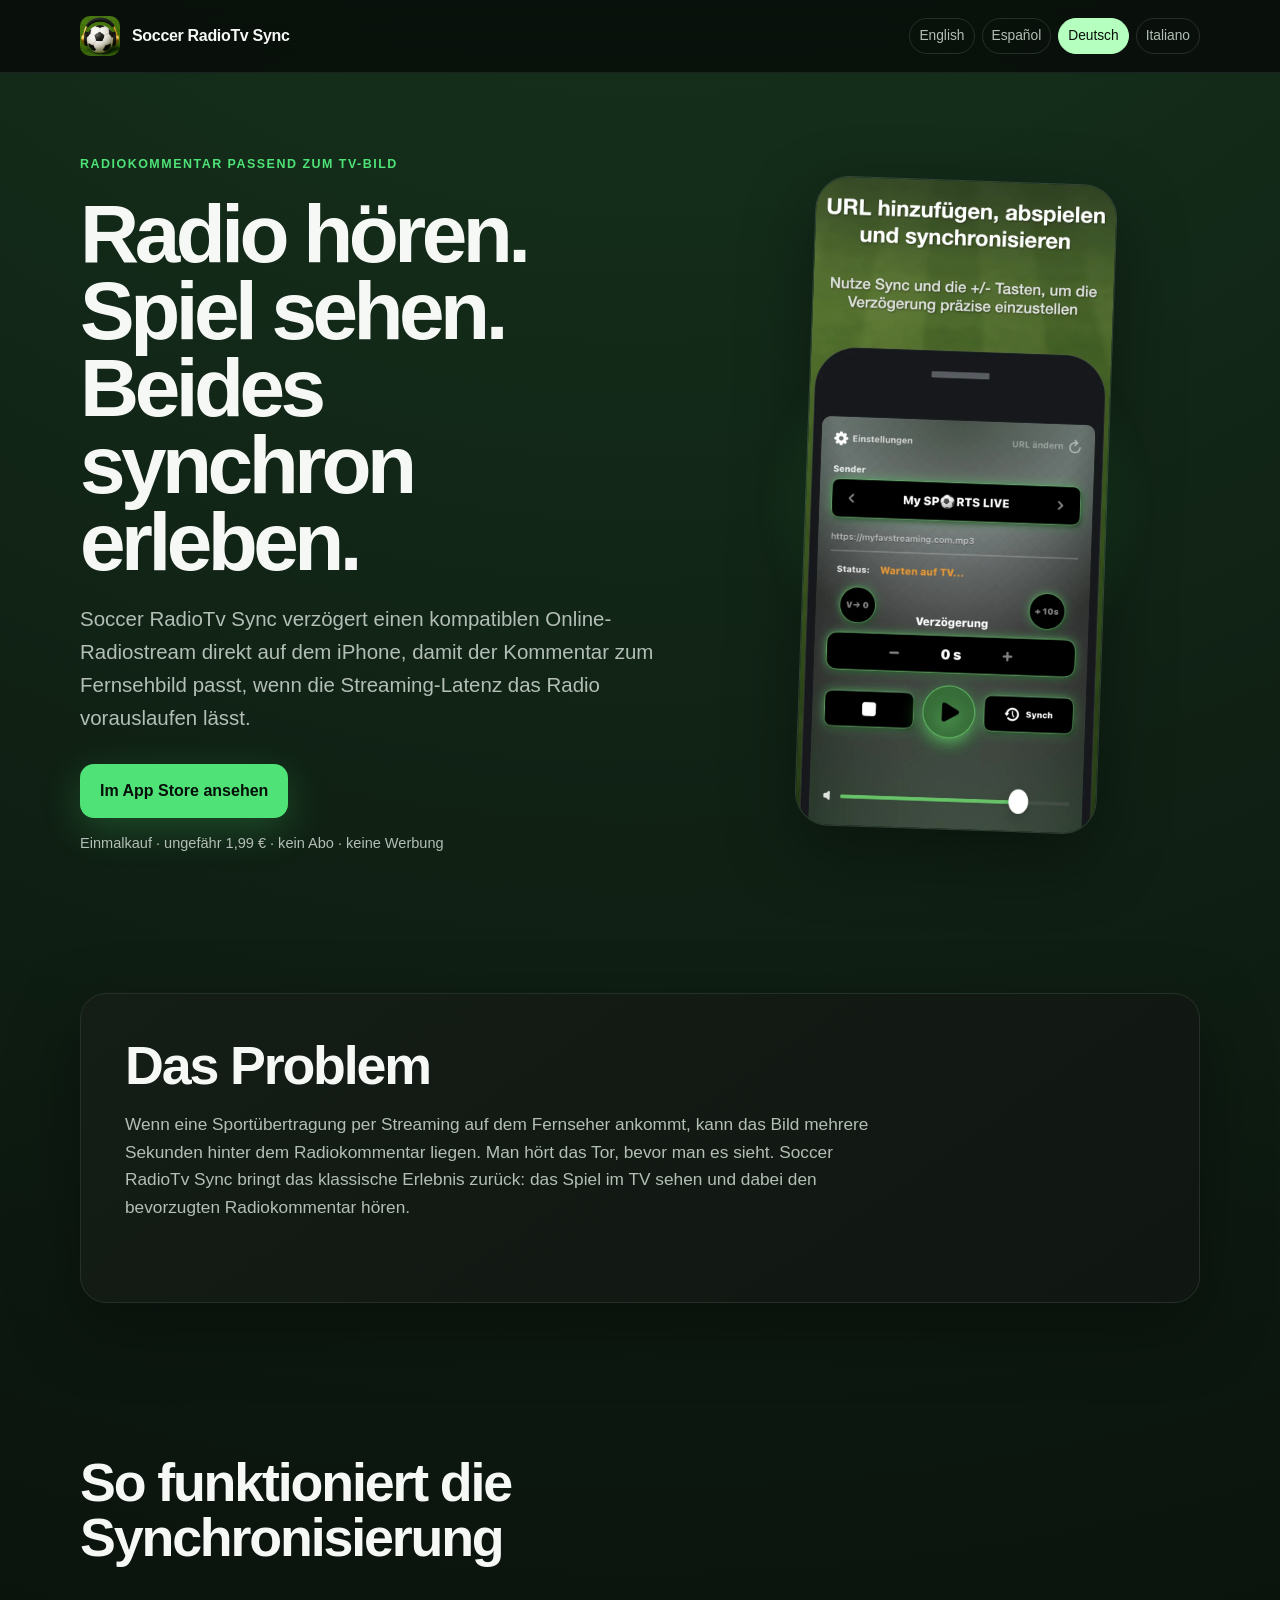
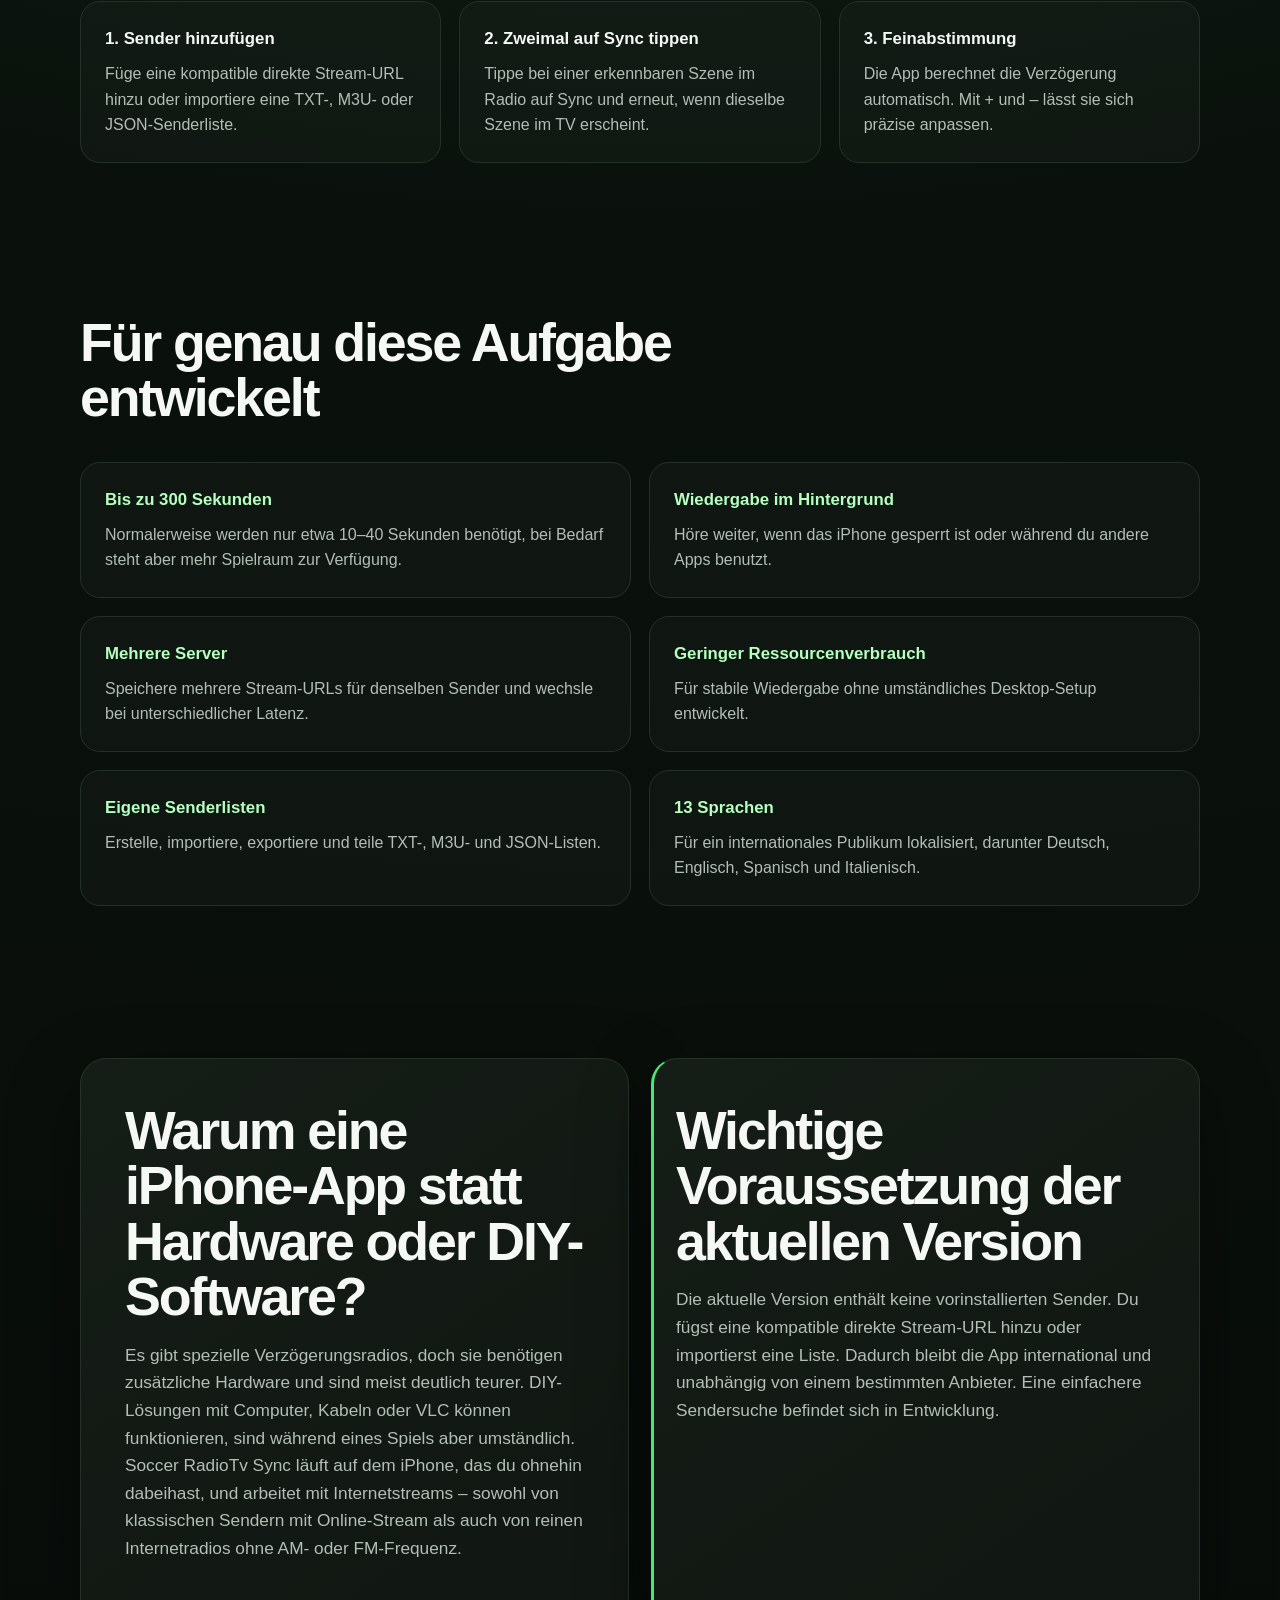
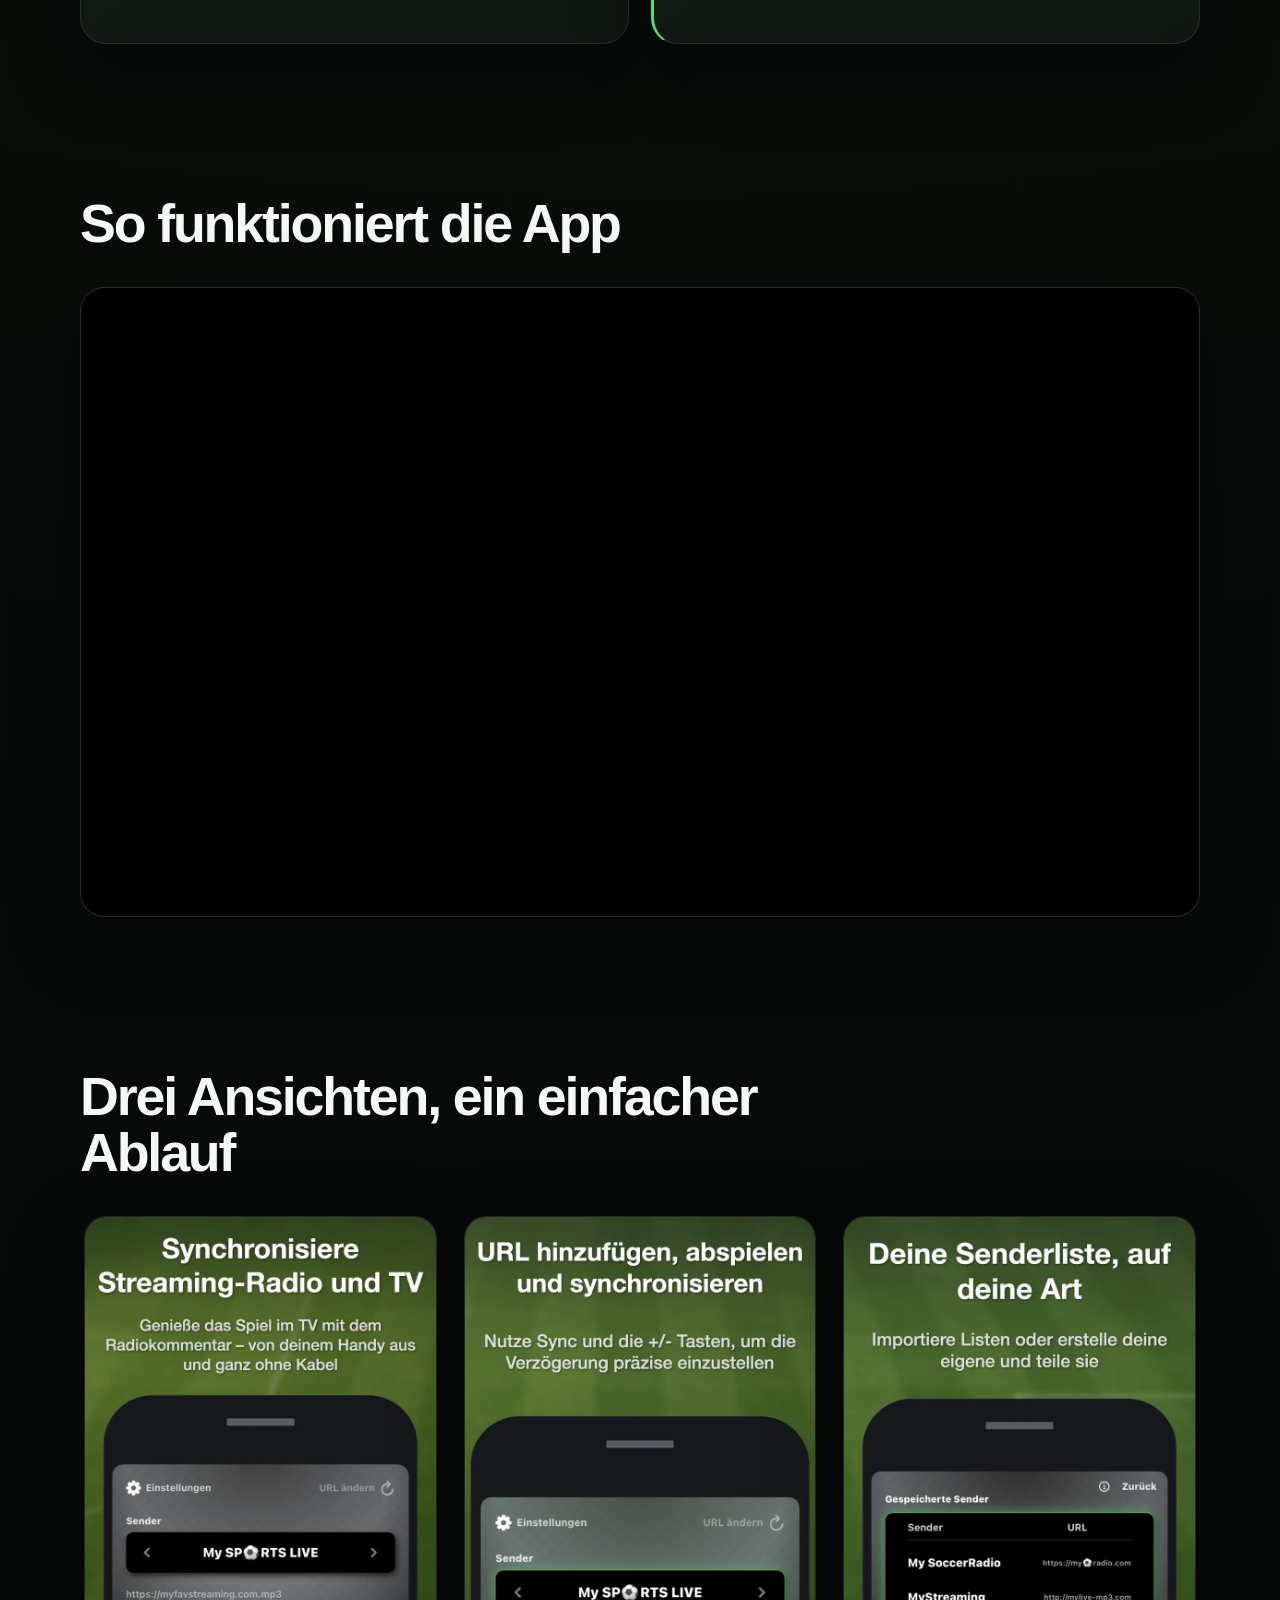
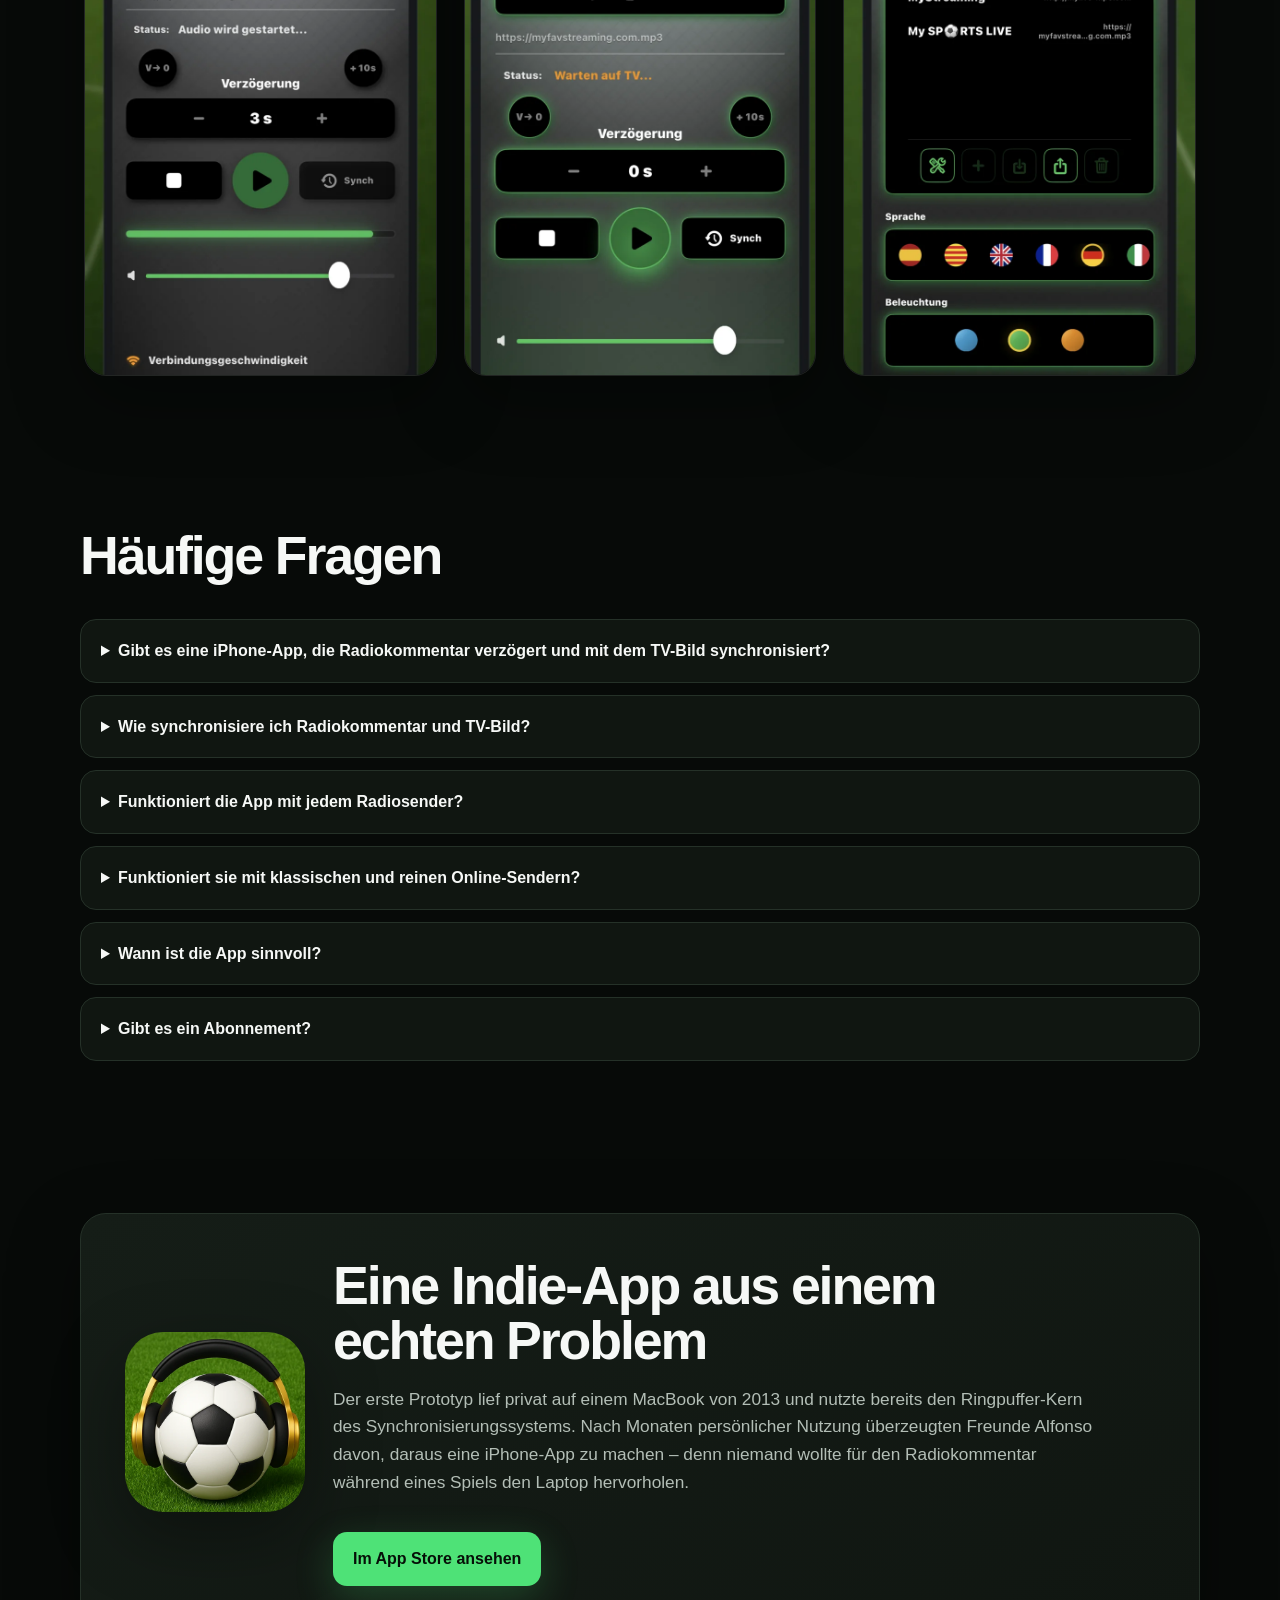
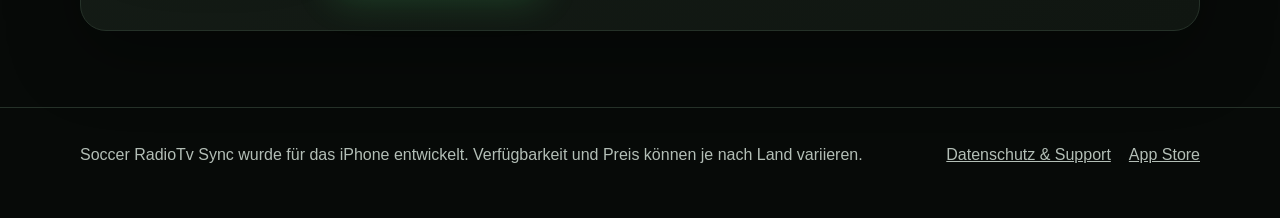
==== de/index.html @ be9661ef "Publish Soccer RadioTv Sync website" ====
<!doctype html>
<html lang="de">
<head>
<meta charset="utf-8">
<meta name="viewport" content="width=device-width,initial-scale=1">
<title>Radiokommentar verzögern und mit dem TV-Bild synchronisieren | Soccer RadioTv Sync</title>
<meta name="description" content="Soccer RadioTv Sync verzögert einen Online-Radiostream auf dem iPhone, damit der Sportkommentar zum TV-Bild passt – ohne Zusatzhardware, Kabel oder Abo.">
<link rel="canonical" href="https://soccerrtvs.github.io/de/">
<link rel="alternate" hreflang="en" href="https://soccerrtvs.github.io/">
<link rel="alternate" hreflang="es" href="https://soccerrtvs.github.io/es/">
<link rel="alternate" hreflang="de" href="https://soccerrtvs.github.io/de/">
<link rel="alternate" hreflang="it" href="https://soccerrtvs.github.io/it/">
<link rel="alternate" hreflang="x-default" href="https://soccerrtvs.github.io/">
<link rel="icon" href="../assets/favicon.png">
<link rel="apple-touch-icon" href="../assets/apple-touch-icon.png">
<link rel="stylesheet" href="../assets/styles.css">
<meta property="og:type" content="website">
<meta property="og:title" content="Radiokommentar verzögern und mit dem TV-Bild synchronisieren | Soccer RadioTv Sync">
<meta property="og:description" content="Soccer RadioTv Sync verzögert einen Online-Radiostream auf dem iPhone, damit der Sportkommentar zum TV-Bild passt – ohne Zusatzhardware, Kabel oder Abo.">
<meta property="og:url" content="https://soccerrtvs.github.io/de/">
<meta property="og:image" content="https://soccerrtvs.github.io/assets/og/de.jpg">
<meta property="og:site_name" content="Soccer RadioTv Sync">
<meta name="twitter:card" content="summary_large_image">
<meta name="twitter:title" content="Radiokommentar verzögern und mit dem TV-Bild synchronisieren | Soccer RadioTv Sync">
<meta name="twitter:description" content="Soccer RadioTv Sync verzögert einen Online-Radiostream auf dem iPhone, damit der Sportkommentar zum TV-Bild passt – ohne Zusatzhardware, Kabel oder Abo.">
<meta name="twitter:image" content="https://soccerrtvs.github.io/assets/og/de.jpg">
<meta name="theme-color" content="#071008">
<script type="application/ld+json">{"@context": "https://schema.org", "@type": "SoftwareApplication", "name": "Soccer RadioTv Sync", "operatingSystem": "iOS", "applicationCategory": "EntertainmentApplication", "description": "Soccer RadioTv Sync verzögert einen Online-Radiostream auf dem iPhone, damit der Sportkommentar zum TV-Bild passt – ohne Zusatzhardware, Kabel oder Abo.", "url": "https://soccerrtvs.github.io/de/", "downloadUrl": "https://apps.apple.com/app/soccer-radiotv-sync/id6762045807", "image": "https://soccerrtvs.github.io/assets/icon-512.webp", "offers": {"@type": "Offer", "price": "1.99", "priceCurrency": "EUR", "availability": "https://schema.org/InStock"}, "author": {"@type": "Person", "name": "Alfonso"}}</script>
<script type="application/ld+json">{"@context": "https://schema.org", "@type": "FAQPage", "mainEntity": [{"@type": "Question", "name": "Gibt es eine iPhone-App, die Radiokommentar verzögert und mit dem TV-Bild synchronisiert?", "acceptedAnswer": {"@type": "Answer", "text": "Ja. Soccer RadioTv Sync spielt einen kompatiblen Online-Radiostream ab und wendet die einstellbare Verzögerung direkt auf dem iPhone an."}}, {"@type": "Question", "name": "Wie synchronisiere ich Radiokommentar und TV-Bild?", "acceptedAnswer": {"@type": "Answer", "text": "Tippe bei einer erkennbaren Szene im Radio auf Sync und erneut, wenn sie im TV erscheint. Die App berechnet die Verzögerung; mit + und – kannst du sie fein einstellen."}}, {"@type": "Question", "name": "Funktioniert die App mit jedem Radiosender?", "acceptedAnswer": {"@type": "Answer", "text": "Sie funktioniert mit kompatiblen direkten Stream-URLs. Die aktuelle Version enthält keine Sender; du fügst eine URL hinzu oder importierst eine Liste."}}, {"@type": "Question", "name": "Funktioniert sie mit klassischen und reinen Online-Sendern?", "acceptedAnswer": {"@type": "Answer", "text": "Sie arbeitet mit Internetstreams. Dazu gehören klassische Sender mit Online-Stream und reine Internetradios ohne AM- oder FM-Frequenz."}}, {"@type": "Question", "name": "Wann ist die App sinnvoll?", "acceptedAnswer": {"@type": "Answer", "text": "Sie ist für Situationen gedacht, in denen der Radiokommentar vor dem TV-Bild ankommt – häufig durch Streaming-Latenz beim Fernsehen."}}, {"@type": "Question", "name": "Gibt es ein Abonnement?", "acceptedAnswer": {"@type": "Answer", "text": "Nein. Die aktuelle Version ist ein Einmalkauf, ohne Werbung und ohne Benutzerkonto."}}]}</script>
</head>
<body>
<a class="skip" href="#main">Skip to content</a>
<header class="topbar"><div class="wrap topinner">
<a class="brand" href="./index.html"><img src="../assets/icon-512.webp" alt="" width="40" height="40"><span>Soccer RadioTv Sync</span></a>
<nav class="langs" aria-label="Language"><a href="../index.html" >English</a><a href="../es/index.html" >Español</a><a href="./index.html" aria-current="page">Deutsch</a><a href="../it/index.html" >Italiano</a></nav>
</div></header>
<main id="main">
<section class="hero"><div class="wrap hero-grid"><div>
<div class="eyebrow">Radiokommentar passend zum TV-Bild</div>
<h1>Radio hören. Spiel sehen. Beides synchron erleben.</h1>
<p class="lead">Soccer RadioTv Sync verzögert einen kompatiblen Online-Radiostream direkt auf dem iPhone, damit der Kommentar zum Fernsehbild passt, wenn die Streaming-Latenz das Radio vorauslaufen lässt.</p>
<div class="actions"><a class="btn" href="https://apps.apple.com/app/soccer-radiotv-sync/id6762045807" rel="noopener">Im App Store ansehen</a><span class="micro">Einmalkauf · ungefähr 1,99 € · kein Abo · keine Werbung</span></div>
</div><div class="phone-stage"><div class="glow"></div><img class="hero-shot" decoding="async" src="../assets/de/screenshot-2.webp" alt="Synchronisierungsmodus wartet auf das TV-Bild" width="760" height="1644"></div></div></section>
<section><div class="wrap"><div class="panel"><div class="section-head"><h2>Das Problem</h2><p>Wenn eine Sportübertragung per Streaming auf dem Fernseher ankommt, kann das Bild mehrere Sekunden hinter dem Radiokommentar liegen. Man hört das Tor, bevor man es sieht. Soccer RadioTv Sync bringt das klassische Erlebnis zurück: das Spiel im TV sehen und dabei den bevorzugten Radiokommentar hören.</p></div></div></div></section>
<section><div class="wrap"><div class="section-head"><h2>So funktioniert die Synchronisierung</h2></div><div class="steps">
<article class="step"><h3>1. Sender hinzufügen</h3><p>Füge eine kompatible direkte Stream-URL hinzu oder importiere eine TXT-, M3U- oder JSON-Senderliste.</p></article>
<article class="step"><h3>2. Zweimal auf Sync tippen</h3><p>Tippe bei einer erkennbaren Szene im Radio auf Sync und erneut, wenn dieselbe Szene im TV erscheint.</p></article>
<article class="step"><h3>3. Feinabstimmung</h3><p>Die App berechnet die Verzögerung automatisch. Mit + und – lässt sie sich präzise anpassen.</p></article>
</div></div></section>
<section><div class="wrap"><div class="section-head"><h2>Für genau diese Aufgabe entwickelt</h2></div><div class="features"><article class="feature"><h3>Bis zu 300 Sekunden</h3><p>Normalerweise werden nur etwa 10–40 Sekunden benötigt, bei Bedarf steht aber mehr Spielraum zur Verfügung.</p></article><article class="feature"><h3>Wiedergabe im Hintergrund</h3><p>Höre weiter, wenn das iPhone gesperrt ist oder während du andere Apps benutzt.</p></article><article class="feature"><h3>Mehrere Server</h3><p>Speichere mehrere Stream-URLs für denselben Sender und wechsle bei unterschiedlicher Latenz.</p></article><article class="feature"><h3>Geringer Ressourcenverbrauch</h3><p>Für stabile Wiedergabe ohne umständliches Desktop-Setup entwickelt.</p></article><article class="feature"><h3>Eigene Senderlisten</h3><p>Erstelle, importiere, exportiere und teile TXT-, M3U- und JSON-Listen.</p></article><article class="feature"><h3>13 Sprachen</h3><p>Für ein internationales Publikum lokalisiert, darunter Deutsch, Englisch, Spanisch und Italienisch.</p></article></div></div></section>
<section><div class="wrap split"><div class="panel"><div class="section-head"><h2>Warum eine iPhone-App statt Hardware oder DIY-Software?</h2><p>Es gibt spezielle Verzögerungsradios, doch sie benötigen zusätzliche Hardware und sind meist deutlich teurer. DIY-Lösungen mit Computer, Kabeln oder VLC können funktionieren, sind während eines Spiels aber umständlich. Soccer RadioTv Sync läuft auf dem iPhone, das du ohnehin dabeihast, und arbeitet mit Internetstreams – sowohl von klassischen Sendern mit Online-Stream als auch von reinen Internetradios ohne AM- oder FM-Frequenz.</p></div></div><div class="panel note"><div class="section-head"><h2>Wichtige Voraussetzung der aktuellen Version</h2><p>Die aktuelle Version enthält keine vorinstallierten Sender. Du fügst eine kompatible direkte Stream-URL hinzu oder importierst eine Liste. Dadurch bleibt die App international und unabhängig von einem bestimmten Anbieter. Eine einfachere Sendersuche befindet sich in Entwicklung.</p></div></div></div></section>
<section><div class="wrap"><div class="section-head"><h2>So funktioniert die App</h2></div><div class="video"><iframe src="https://www.youtube-nocookie.com/embed/-i_C3cQa9pw" title="Soccer RadioTv Sync" loading="lazy" allow="accelerometer; autoplay; clipboard-write; encrypted-media; gyroscope; picture-in-picture; web-share" allowfullscreen></iframe></div></div></section>
<section><div class="wrap"><div class="section-head"><h2>Drei Ansichten, ein einfacher Ablauf</h2></div><div class="gallery"><img src="../assets/de/screenshot-1.webp" alt="Hauptansicht mit Wiedergabe- und Verzögerungssteuerung" loading="lazy" decoding="async" width="760" height="1644"><img src="../assets/de/screenshot-2.webp" alt="Synchronisierungsmodus wartet auf das TV-Bild" loading="lazy" decoding="async" width="760" height="1644"><img src="../assets/de/screenshot-3.webp" alt="Gespeicherte Senderliste und Einstellungen" loading="lazy" decoding="async" width="760" height="1644"></div></div></section>
<section><div class="wrap"><div class="section-head"><h2>Häufige Fragen</h2></div><div class="faq"><details><summary>Gibt es eine iPhone-App, die Radiokommentar verzögert und mit dem TV-Bild synchronisiert?</summary><p>Ja. Soccer RadioTv Sync spielt einen kompatiblen Online-Radiostream ab und wendet die einstellbare Verzögerung direkt auf dem iPhone an.</p></details><details><summary>Wie synchronisiere ich Radiokommentar und TV-Bild?</summary><p>Tippe bei einer erkennbaren Szene im Radio auf Sync und erneut, wenn sie im TV erscheint. Die App berechnet die Verzögerung; mit + und – kannst du sie fein einstellen.</p></details><details><summary>Funktioniert die App mit jedem Radiosender?</summary><p>Sie funktioniert mit kompatiblen direkten Stream-URLs. Die aktuelle Version enthält keine Sender; du fügst eine URL hinzu oder importierst eine Liste.</p></details><details><summary>Funktioniert sie mit klassischen und reinen Online-Sendern?</summary><p>Sie arbeitet mit Internetstreams. Dazu gehören klassische Sender mit Online-Stream und reine Internetradios ohne AM- oder FM-Frequenz.</p></details><details><summary>Wann ist die App sinnvoll?</summary><p>Sie ist für Situationen gedacht, in denen der Radiokommentar vor dem TV-Bild ankommt – häufig durch Streaming-Latenz beim Fernsehen.</p></details><details><summary>Gibt es ein Abonnement?</summary><p>Nein. Die aktuelle Version ist ein Einmalkauf, ohne Werbung und ohne Benutzerkonto.</p></details></div></div></section>
<section><div class="wrap"><div class="panel origin"><img src="../assets/icon-512.webp" alt="Soccer RadioTv Sync app icon" width="180" height="180"><div><div class="section-head"><h2>Eine Indie-App aus einem echten Problem</h2><p>Der erste Prototyp lief privat auf einem MacBook von 2013 und nutzte bereits den Ringpuffer-Kern des Synchronisierungssystems. Nach Monaten persönlicher Nutzung überzeugten Freunde Alfonso davon, daraus eine iPhone-App zu machen – denn niemand wollte für den Radiokommentar während eines Spiels den Laptop hervorholen.</p></div><a class="btn" href="https://apps.apple.com/app/soccer-radiotv-sync/id6762045807" rel="noopener">Im App Store ansehen</a></div></div></div></section>
</main>
<footer><div class="wrap foot"><div>Soccer RadioTv Sync wurde für das iPhone entwickelt. Verfügbarkeit und Preis können je nach Land variieren.</div><div class="footlinks"><a href="https://soccerrtvs.github.io/SoccerRadioTvSync/">Datenschutz &amp; Support</a><a href="https://apps.apple.com/app/soccer-radiotv-sync/id6762045807">App Store</a></div></div></footer>
</body></html>
---- assets/styles.css ----
:root{--bg:#070a08;--panel:#101611;--panel2:#151d17;--text:#f6f8f6;--muted:#b3beb6;--green:#4ee277;--green2:#b5ffbf;--line:#253128;--shadow:0 24px 70px rgba(0,0,0,.35)}
*{box-sizing:border-box}html{scroll-behavior:smooth}body{margin:0;background:radial-gradient(circle at 50% -10%,#193a21 0,#0a110c 34%,var(--bg) 70%);color:var(--text);font-family:-apple-system,BlinkMacSystemFont,"Segoe UI",Inter,Roboto,Helvetica,Arial,sans-serif;line-height:1.6}.wrap{width:min(1120px,calc(100% - 36px));margin:auto}a{color:inherit}.topbar{position:sticky;top:0;z-index:20;background:rgba(7,10,8,.78);backdrop-filter:blur(18px);border-bottom:1px solid rgba(255,255,255,.08)}.topinner{height:72px;display:flex;align-items:center;justify-content:space-between;gap:20px}.brand{display:flex;align-items:center;gap:12px;text-decoration:none;font-weight:800;letter-spacing:-.02em}.brand img{width:40px;height:40px;border-radius:10px}.langs{display:flex;gap:7px;flex-wrap:wrap;justify-content:flex-end}.langs a{padding:6px 9px;border:1px solid var(--line);border-radius:999px;text-decoration:none;color:var(--muted);font-size:.86rem}.langs a[aria-current="page"],.langs a:hover{color:#071008;background:var(--green2);border-color:var(--green2)}.hero{padding:82px 0 62px}.hero-grid{display:grid;grid-template-columns:1.08fr .92fr;align-items:center;gap:58px}.eyebrow{color:var(--green);font-weight:800;text-transform:uppercase;letter-spacing:.12em;font-size:.78rem}.hero h1{font-size:clamp(2.7rem,6.4vw,5.7rem);line-height:.94;margin:.25em 0 .28em;letter-spacing:-.055em;max-width:800px}.lead{font-size:clamp(1.06rem,2vw,1.28rem);color:var(--muted);max-width:730px}.actions{display:flex;align-items:center;gap:14px;flex-wrap:wrap;margin-top:30px}.btn{display:inline-flex;align-items:center;justify-content:center;text-decoration:none;font-weight:800;padding:14px 20px;border-radius:14px;background:var(--green);color:#061008;box-shadow:0 12px 38px rgba(78,226,119,.22)}.micro{color:var(--muted);font-size:.91rem}.phone-stage{position:relative;min-height:590px;display:flex;align-items:center;justify-content:center}.glow{position:absolute;width:390px;height:390px;background:radial-gradient(circle,rgba(78,226,119,.32),rgba(78,226,119,0) 70%);filter:blur(8px)}.hero-shot{position:relative;width:auto;max-width:85%;max-height:650px;height:auto;object-fit:contain;border-radius:34px;box-shadow:var(--shadow);transform:rotate(2deg);border:1px solid rgba(255,255,255,.13)}section{padding:76px 0}.section-head{max-width:760px;margin-bottom:36px}.section-head h2{font-size:clamp(2rem,4.2vw,3.6rem);line-height:1.03;letter-spacing:-.04em;margin:0 0 12px}.section-head p{color:var(--muted);font-size:1.08rem}.panel{background:linear-gradient(145deg,var(--panel2),var(--panel));border:1px solid var(--line);border-radius:26px;padding:clamp(24px,4vw,44px);box-shadow:var(--shadow)}.steps,.features{display:grid;grid-template-columns:repeat(3,1fr);gap:18px}.step,.feature{background:rgba(255,255,255,.025);border:1px solid var(--line);border-radius:20px;padding:24px}.step h3,.feature h3{margin:0 0 8px;font-size:1.05rem}.step p,.feature p{margin:0;color:var(--muted)}.features{grid-template-columns:repeat(2,1fr)}.feature h3{color:var(--green2)}.split{display:grid;grid-template-columns:1fr 1fr;gap:22px}.note{border-left:3px solid var(--green);padding-left:22px}.video{position:relative;aspect-ratio:16/9;border-radius:24px;overflow:hidden;border:1px solid var(--line);box-shadow:var(--shadow);background:#000}.video iframe{position:absolute;inset:0;width:100%;height:100%;border:0}.gallery{display:grid;grid-template-columns:repeat(3,1fr);gap:18px}.gallery img{width:auto;max-width:100%;height:auto;max-height:760px;object-fit:contain;display:block;margin-inline:auto;border-radius:22px;border:1px solid rgba(255,255,255,.11);box-shadow:var(--shadow)}.faq{display:grid;gap:12px}.faq details{background:var(--panel);border:1px solid var(--line);border-radius:16px;padding:18px 20px}.faq summary{font-weight:800;cursor:pointer}.faq p{color:var(--muted);margin:12px 0 0}.origin{display:grid;grid-template-columns:180px 1fr;align-items:center;gap:28px}.origin img{width:180px;border-radius:38px;box-shadow:var(--shadow)}footer{border-top:1px solid var(--line);padding:34px 0 50px;color:var(--muted)}.foot{display:flex;align-items:center;justify-content:space-between;gap:20px;flex-wrap:wrap}.footlinks{display:flex;gap:18px}.foot a:hover{color:white}.skip{position:absolute;left:-9999px}.skip:focus{left:12px;top:12px;z-index:100;padding:10px;background:white;color:black}
@media(max-width:860px){.hero-grid,.split{grid-template-columns:1fr}.phone-stage{min-height:auto;padding-top:18px}.hero-shot{max-width:82%;max-height:620px}.steps{grid-template-columns:1fr}.features{grid-template-columns:1fr}.gallery{gap:10px}.origin{grid-template-columns:100px 1fr}.origin img{width:100px;border-radius:24px}.hero{padding-top:58px}.topinner{height:auto;min-height:68px;padding:10px 0}.brand span{display:none}}
@media(max-width:580px){.wrap{width:min(100% - 24px,1120px)}.hero h1{font-size:3rem}.gallery{grid-template-columns:1fr}.gallery img{width:auto;max-width:min(100%,420px);height:auto;margin:auto}.origin{grid-template-columns:1fr}.origin img{width:110px}.langs a{font-size:.78rem;padding:5px 7px}.micro{width:100%}}
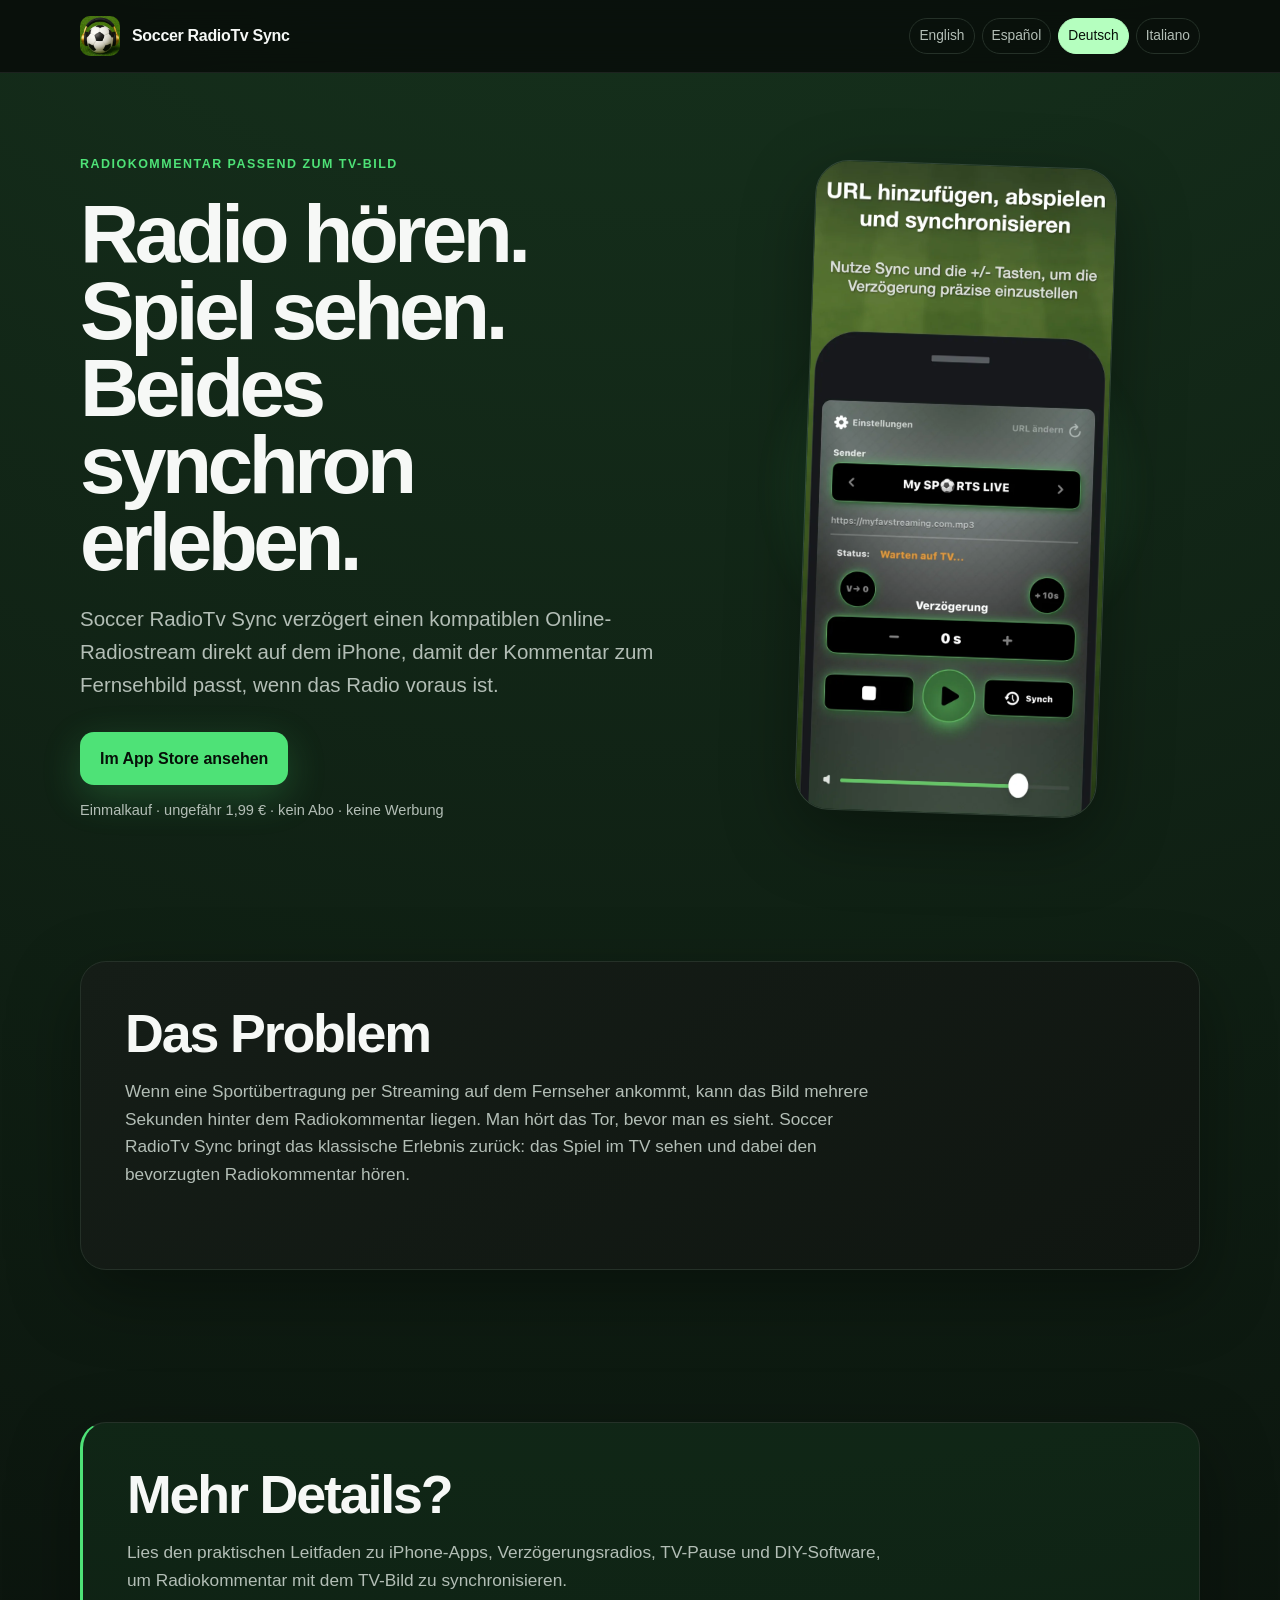
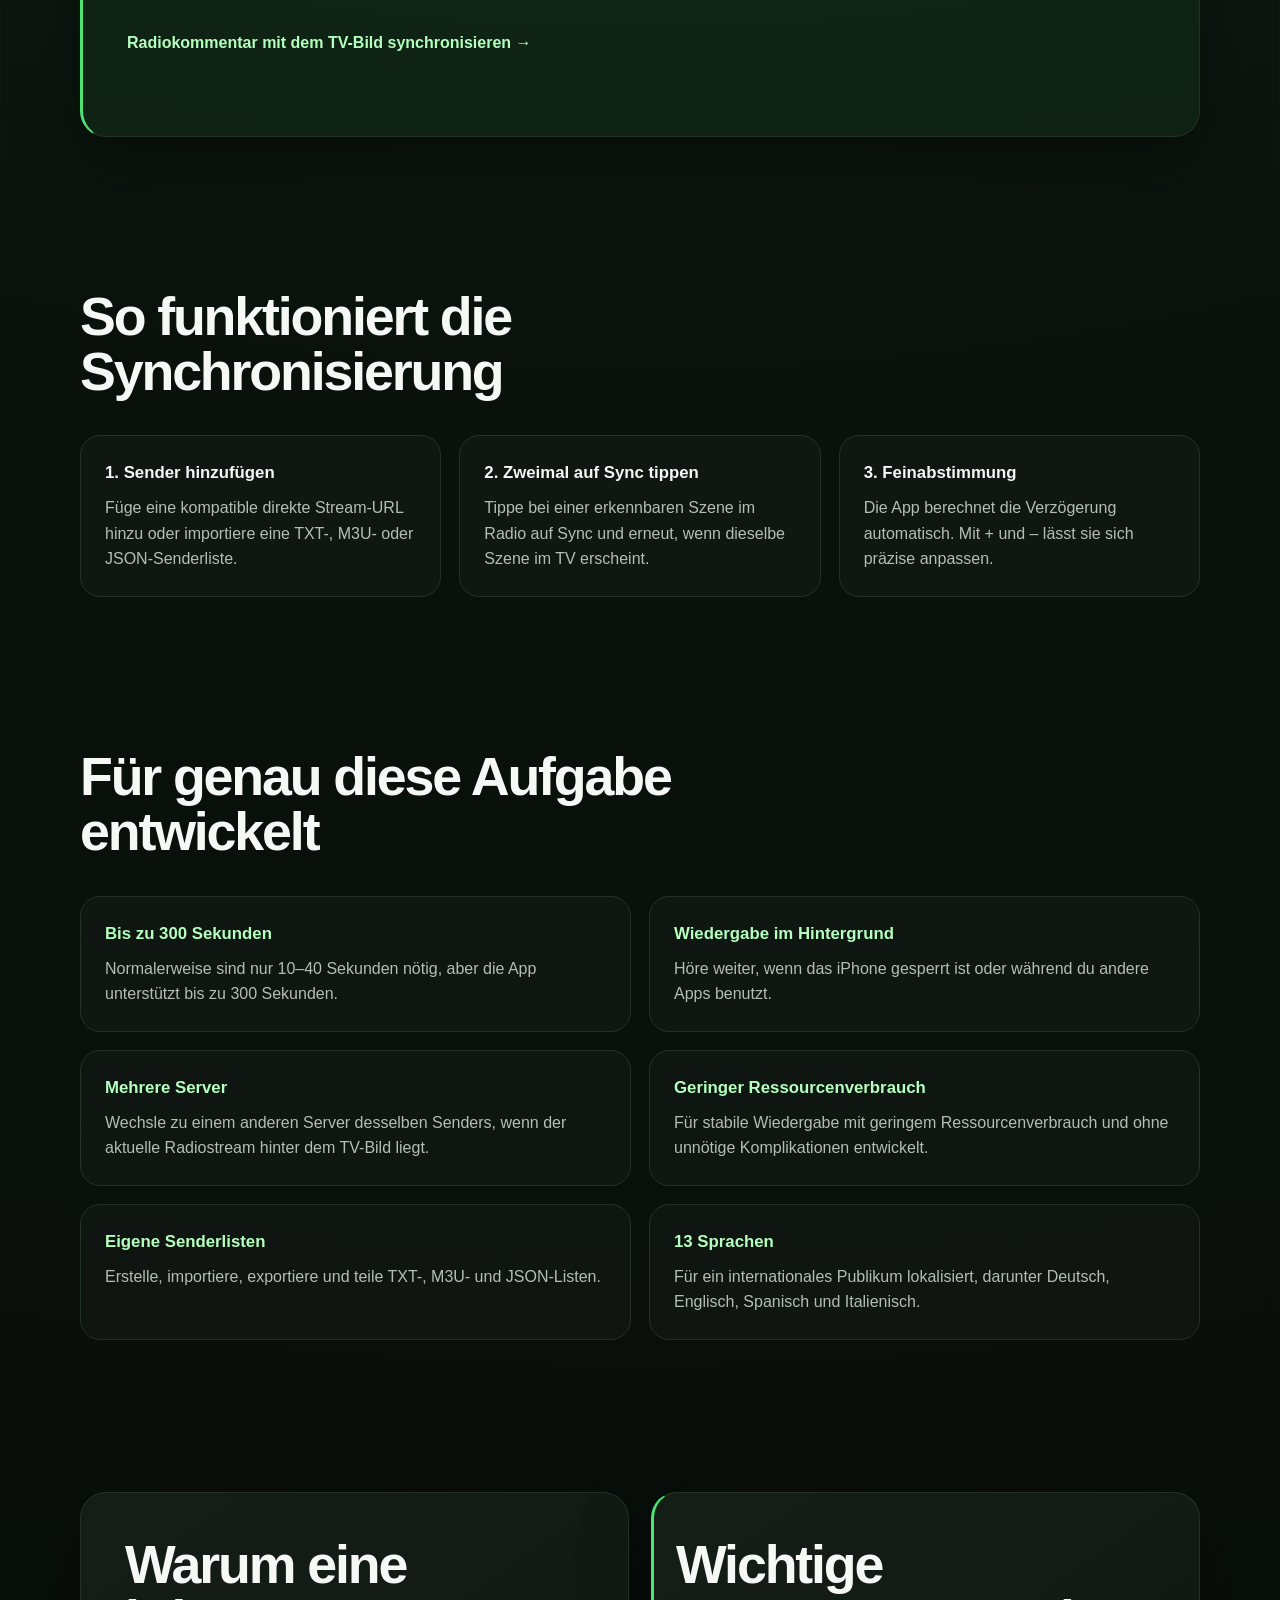
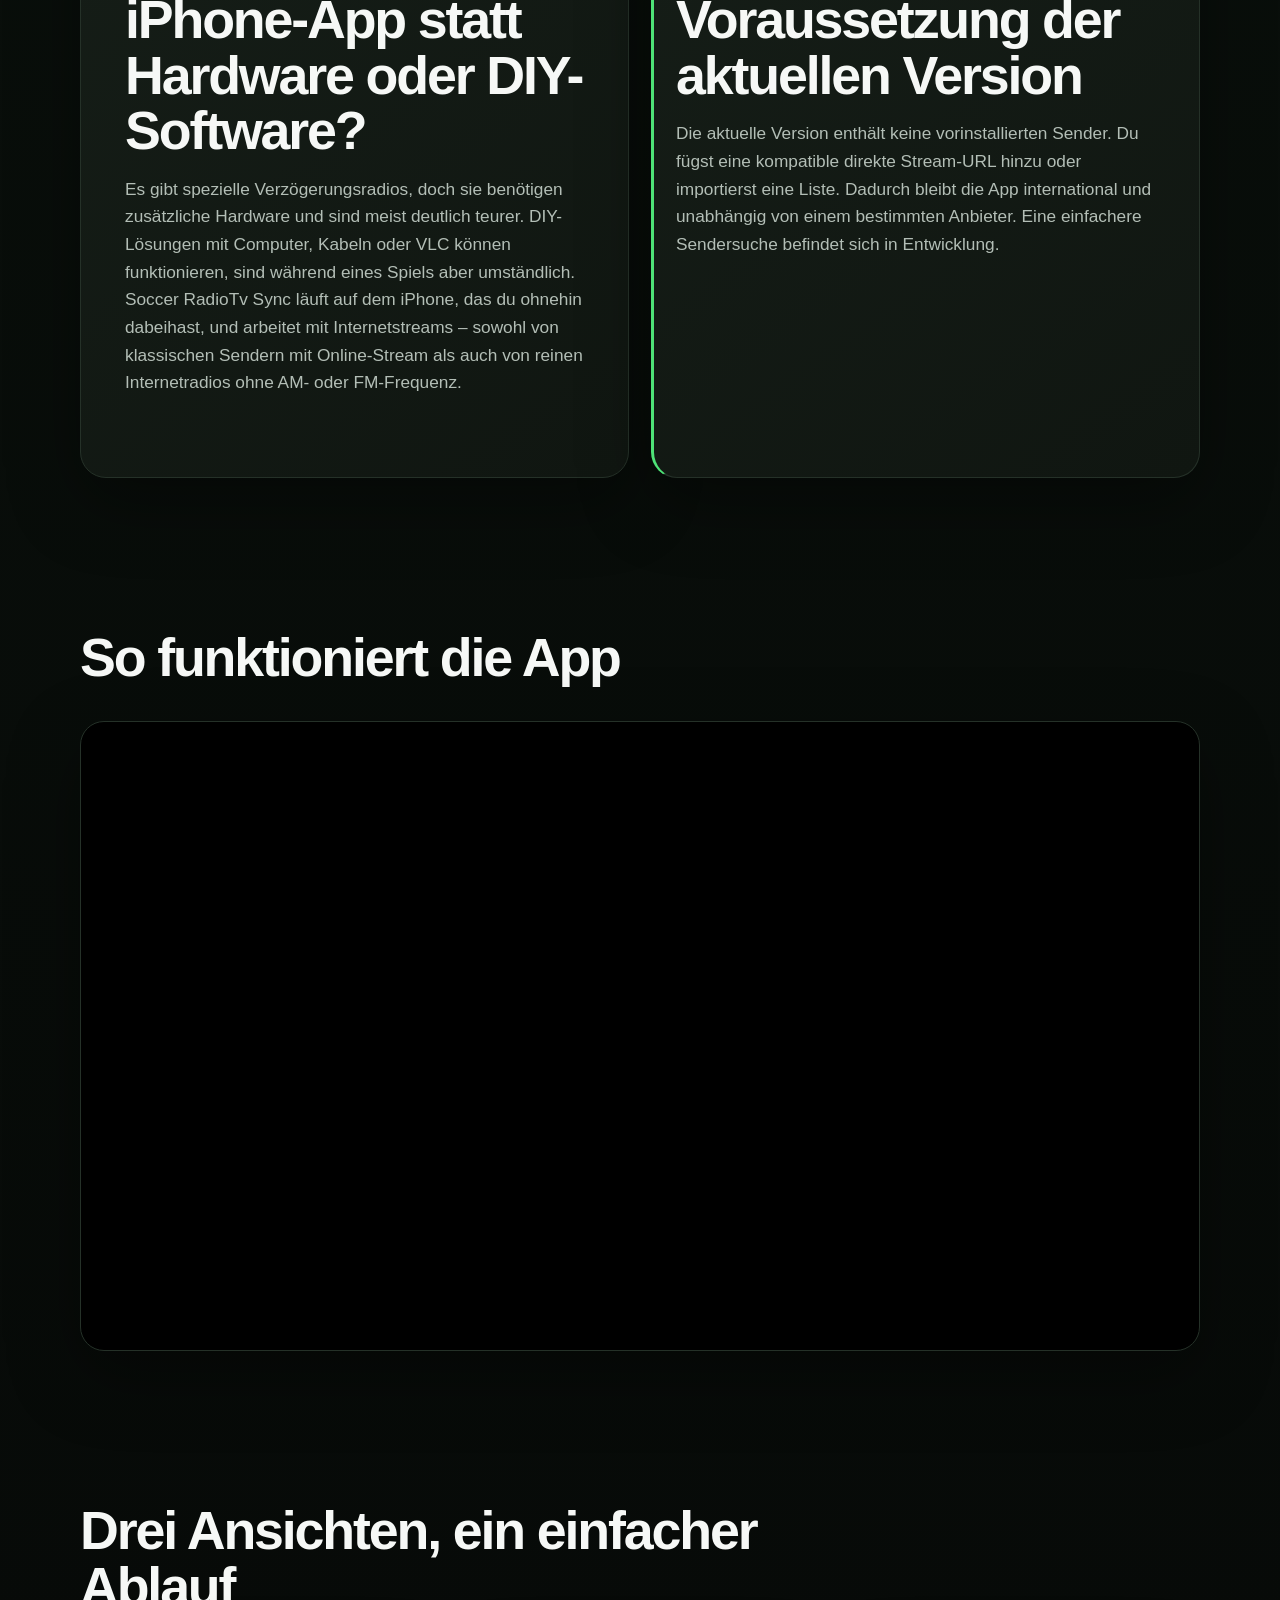
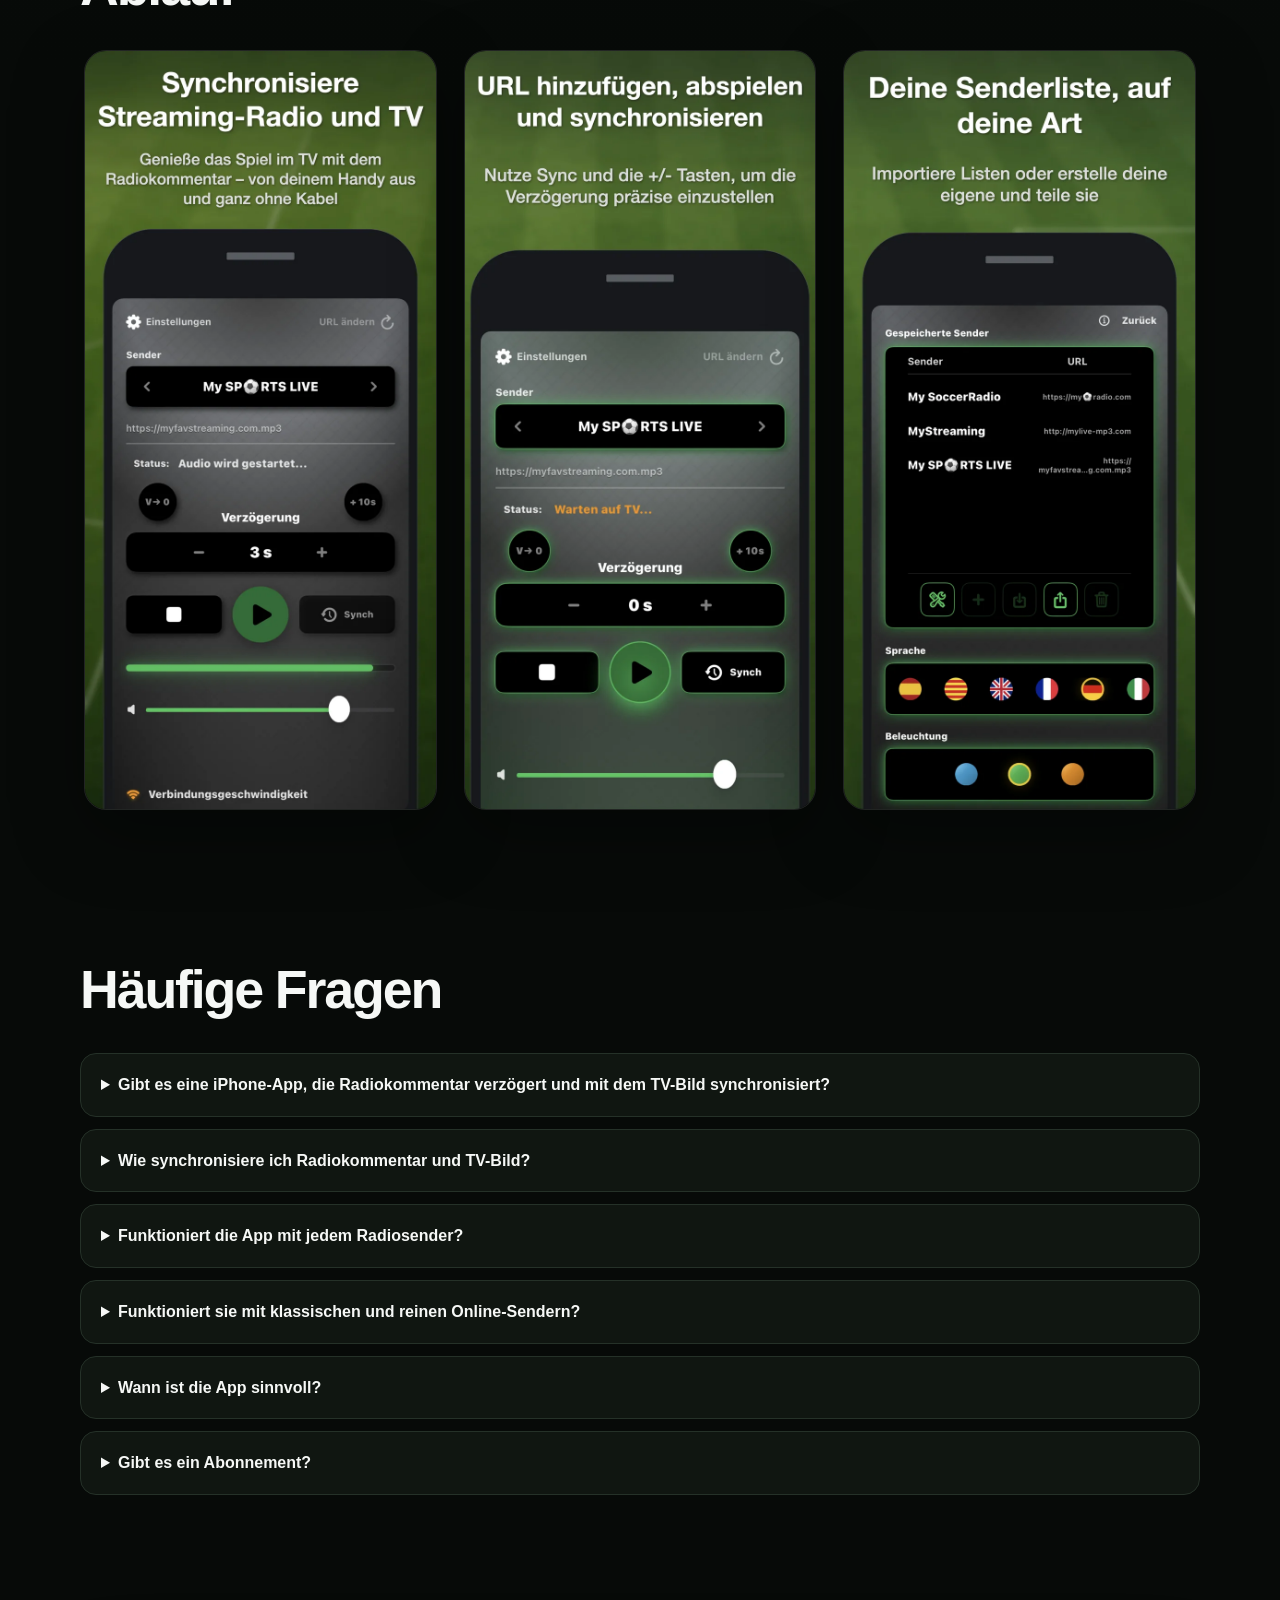
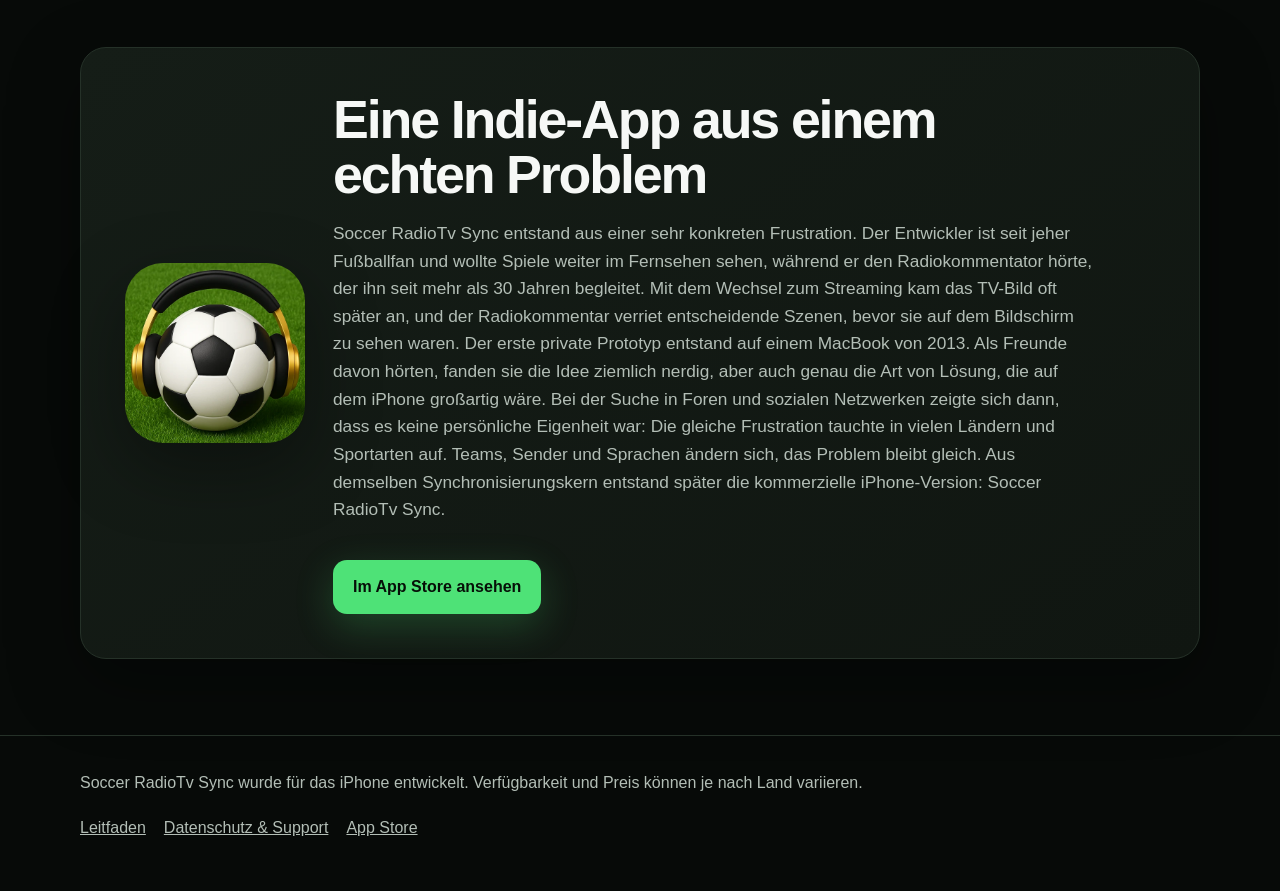
==== commit 7c3029d0: "Refine app story and texts" ====
--- a/de/index.html
+++ b/de/index.html
@@ -4,7 +4,7 @@
 <meta charset="utf-8">
 <meta name="viewport" content="width=device-width,initial-scale=1">
 <title>Radiokommentar verzögern und mit dem TV-Bild synchronisieren | Soccer RadioTv Sync</title>
-<meta name="description" content="Soccer RadioTv Sync verzögert einen Online-Radiostream auf dem iPhone, damit der Sportkommentar zum TV-Bild passt – ohne Zusatzhardware, Kabel oder Abo.">
+<meta name="description" content="Soccer RadioTv Sync verzögert einen Online-Radiostream auf dem iPhone, damit der Kommentar zum TV-Bild passt, wenn das Radio voraus ist.">
 <link rel="canonical" href="https://soccerrtvs.github.io/de/">
 <link rel="alternate" hreflang="en" href="https://soccerrtvs.github.io/">
 <link rel="alternate" hreflang="es" href="https://soccerrtvs.github.io/es/">
@@ -16,16 +16,16 @@
 <link rel="stylesheet" href="../assets/styles.css">
 <meta property="og:type" content="website">
 <meta property="og:title" content="Radiokommentar verzögern und mit dem TV-Bild synchronisieren | Soccer RadioTv Sync">
-<meta property="og:description" content="Soccer RadioTv Sync verzögert einen Online-Radiostream auf dem iPhone, damit der Sportkommentar zum TV-Bild passt – ohne Zusatzhardware, Kabel oder Abo.">
+<meta property="og:description" content="Soccer RadioTv Sync verzögert einen Online-Radiostream auf dem iPhone, damit der Kommentar zum TV-Bild passt, wenn das Radio voraus ist.">
 <meta property="og:url" content="https://soccerrtvs.github.io/de/">
 <meta property="og:image" content="https://soccerrtvs.github.io/assets/og/de.jpg">
 <meta property="og:site_name" content="Soccer RadioTv Sync">
 <meta name="twitter:card" content="summary_large_image">
 <meta name="twitter:title" content="Radiokommentar verzögern und mit dem TV-Bild synchronisieren | Soccer RadioTv Sync">
-<meta name="twitter:description" content="Soccer RadioTv Sync verzögert einen Online-Radiostream auf dem iPhone, damit der Sportkommentar zum TV-Bild passt – ohne Zusatzhardware, Kabel oder Abo.">
+<meta name="twitter:description" content="Soccer RadioTv Sync verzögert einen Online-Radiostream auf dem iPhone, damit der Kommentar zum TV-Bild passt, wenn das Radio voraus ist.">
 <meta name="twitter:image" content="https://soccerrtvs.github.io/assets/og/de.jpg">
 <meta name="theme-color" content="#071008">
-<script type="application/ld+json">{"@context": "https://schema.org", "@type": "SoftwareApplication", "name": "Soccer RadioTv Sync", "operatingSystem": "iOS", "applicationCategory": "EntertainmentApplication", "description": "Soccer RadioTv Sync verzögert einen Online-Radiostream auf dem iPhone, damit der Sportkommentar zum TV-Bild passt – ohne Zusatzhardware, Kabel oder Abo.", "url": "https://soccerrtvs.github.io/de/", "downloadUrl": "https://apps.apple.com/app/soccer-radiotv-sync/id6762045807", "image": "https://soccerrtvs.github.io/assets/icon-512.webp", "offers": {"@type": "Offer", "price": "1.99", "priceCurrency": "EUR", "availability": "https://schema.org/InStock"}, "author": {"@type": "Person", "name": "Alfonso"}}</script>
+<script type="application/ld+json">{"@context": "https://schema.org", "@type": "SoftwareApplication", "name": "Soccer RadioTv Sync", "operatingSystem": "iOS", "applicationCategory": "EntertainmentApplication", "description": "Soccer RadioTv Sync verzögert einen Online-Radiostream auf dem iPhone, damit der Kommentar zum TV-Bild passt, wenn das Radio voraus ist.", "url": "https://soccerrtvs.github.io/de/", "downloadUrl": "https://apps.apple.com/app/soccer-radiotv-sync/id6762045807", "image": "https://soccerrtvs.github.io/assets/icon-512.webp", "offers": {"@type": "Offer", "price": "1.99", "priceCurrency": "EUR", "availability": "https://schema.org/InStock"}, "author": {"@type": "Person", "name": "Alfonso"}}</script>
 <script type="application/ld+json">{"@context": "https://schema.org", "@type": "FAQPage", "mainEntity": [{"@type": "Question", "name": "Gibt es eine iPhone-App, die Radiokommentar verzögert und mit dem TV-Bild synchronisiert?", "acceptedAnswer": {"@type": "Answer", "text": "Ja. Soccer RadioTv Sync spielt einen kompatiblen Online-Radiostream ab und wendet die einstellbare Verzögerung direkt auf dem iPhone an."}}, {"@type": "Question", "name": "Wie synchronisiere ich Radiokommentar und TV-Bild?", "acceptedAnswer": {"@type": "Answer", "text": "Tippe bei einer erkennbaren Szene im Radio auf Sync und erneut, wenn sie im TV erscheint. Die App berechnet die Verzögerung; mit + und – kannst du sie fein einstellen."}}, {"@type": "Question", "name": "Funktioniert die App mit jedem Radiosender?", "acceptedAnswer": {"@type": "Answer", "text": "Sie funktioniert mit kompatiblen direkten Stream-URLs. Die aktuelle Version enthält keine Sender; du fügst eine URL hinzu oder importierst eine Liste."}}, {"@type": "Question", "name": "Funktioniert sie mit klassischen und reinen Online-Sendern?", "acceptedAnswer": {"@type": "Answer", "text": "Sie arbeitet mit Internetstreams. Dazu gehören klassische Sender mit Online-Stream und reine Internetradios ohne AM- oder FM-Frequenz."}}, {"@type": "Question", "name": "Wann ist die App sinnvoll?", "acceptedAnswer": {"@type": "Answer", "text": "Sie ist für Situationen gedacht, in denen der Radiokommentar vor dem TV-Bild ankommt – häufig durch Streaming-Latenz beim Fernsehen."}}, {"@type": "Question", "name": "Gibt es ein Abonnement?", "acceptedAnswer": {"@type": "Answer", "text": "Nein. Die aktuelle Version ist ein Einmalkauf, ohne Werbung und ohne Benutzerkonto."}}]}</script>
 </head>
 <body>
@@ -38,21 +38,22 @@
 <section class="hero"><div class="wrap hero-grid"><div>
 <div class="eyebrow">Radiokommentar passend zum TV-Bild</div>
 <h1>Radio hören. Spiel sehen. Beides synchron erleben.</h1>
-<p class="lead">Soccer RadioTv Sync verzögert einen kompatiblen Online-Radiostream direkt auf dem iPhone, damit der Kommentar zum Fernsehbild passt, wenn die Streaming-Latenz das Radio vorauslaufen lässt.</p>
+<p class="lead">Soccer RadioTv Sync verzögert einen kompatiblen Online-Radiostream direkt auf dem iPhone, damit der Kommentar zum Fernsehbild passt, wenn das Radio voraus ist.</p>
 <div class="actions"><a class="btn" href="https://apps.apple.com/app/soccer-radiotv-sync/id6762045807" rel="noopener">Im App Store ansehen</a><span class="micro">Einmalkauf · ungefähr 1,99 € · kein Abo · keine Werbung</span></div>
 </div><div class="phone-stage"><div class="glow"></div><img class="hero-shot" decoding="async" src="../assets/de/screenshot-2.webp" alt="Synchronisierungsmodus wartet auf das TV-Bild" width="760" height="1644"></div></div></section>
 <section><div class="wrap"><div class="panel"><div class="section-head"><h2>Das Problem</h2><p>Wenn eine Sportübertragung per Streaming auf dem Fernseher ankommt, kann das Bild mehrere Sekunden hinter dem Radiokommentar liegen. Man hört das Tor, bevor man es sieht. Soccer RadioTv Sync bringt das klassische Erlebnis zurück: das Spiel im TV sehen und dabei den bevorzugten Radiokommentar hören.</p></div></div></div></section>
+<section><div class="wrap"><div class="panel guide-callout"><div class="section-head"><h2>Mehr Details?</h2><p>Lies den praktischen Leitfaden zu iPhone-Apps, Verzögerungsradios, TV-Pause und DIY-Software, um Radiokommentar mit dem TV-Bild zu synchronisieren.</p><a class="related-guide" href="./radiokommentar-mit-tv-synchronisieren/">Radiokommentar mit dem TV-Bild synchronisieren →</a></div></div></div></section>
 <section><div class="wrap"><div class="section-head"><h2>So funktioniert die Synchronisierung</h2></div><div class="steps">
 <article class="step"><h3>1. Sender hinzufügen</h3><p>Füge eine kompatible direkte Stream-URL hinzu oder importiere eine TXT-, M3U- oder JSON-Senderliste.</p></article>
 <article class="step"><h3>2. Zweimal auf Sync tippen</h3><p>Tippe bei einer erkennbaren Szene im Radio auf Sync und erneut, wenn dieselbe Szene im TV erscheint.</p></article>
 <article class="step"><h3>3. Feinabstimmung</h3><p>Die App berechnet die Verzögerung automatisch. Mit + und – lässt sie sich präzise anpassen.</p></article>
 </div></div></section>
-<section><div class="wrap"><div class="section-head"><h2>Für genau diese Aufgabe entwickelt</h2></div><div class="features"><article class="feature"><h3>Bis zu 300 Sekunden</h3><p>Normalerweise werden nur etwa 10–40 Sekunden benötigt, bei Bedarf steht aber mehr Spielraum zur Verfügung.</p></article><article class="feature"><h3>Wiedergabe im Hintergrund</h3><p>Höre weiter, wenn das iPhone gesperrt ist oder während du andere Apps benutzt.</p></article><article class="feature"><h3>Mehrere Server</h3><p>Speichere mehrere Stream-URLs für denselben Sender und wechsle bei unterschiedlicher Latenz.</p></article><article class="feature"><h3>Geringer Ressourcenverbrauch</h3><p>Für stabile Wiedergabe ohne umständliches Desktop-Setup entwickelt.</p></article><article class="feature"><h3>Eigene Senderlisten</h3><p>Erstelle, importiere, exportiere und teile TXT-, M3U- und JSON-Listen.</p></article><article class="feature"><h3>13 Sprachen</h3><p>Für ein internationales Publikum lokalisiert, darunter Deutsch, Englisch, Spanisch und Italienisch.</p></article></div></div></section>
+<section><div class="wrap"><div class="section-head"><h2>Für genau diese Aufgabe entwickelt</h2></div><div class="features"><article class="feature"><h3>Bis zu 300 Sekunden</h3><p>Normalerweise sind nur 10–40 Sekunden nötig, aber die App unterstützt bis zu 300 Sekunden.</p></article><article class="feature"><h3>Wiedergabe im Hintergrund</h3><p>Höre weiter, wenn das iPhone gesperrt ist oder während du andere Apps benutzt.</p></article><article class="feature"><h3>Mehrere Server</h3><p>Wechsle zu einem anderen Server desselben Senders, wenn der aktuelle Radiostream hinter dem TV-Bild liegt.</p></article><article class="feature"><h3>Geringer Ressourcenverbrauch</h3><p>Für stabile Wiedergabe mit geringem Ressourcenverbrauch und ohne unnötige Komplikationen entwickelt.</p></article><article class="feature"><h3>Eigene Senderlisten</h3><p>Erstelle, importiere, exportiere und teile TXT-, M3U- und JSON-Listen.</p></article><article class="feature"><h3>13 Sprachen</h3><p>Für ein internationales Publikum lokalisiert, darunter Deutsch, Englisch, Spanisch und Italienisch.</p></article></div></div></section>
 <section><div class="wrap split"><div class="panel"><div class="section-head"><h2>Warum eine iPhone-App statt Hardware oder DIY-Software?</h2><p>Es gibt spezielle Verzögerungsradios, doch sie benötigen zusätzliche Hardware und sind meist deutlich teurer. DIY-Lösungen mit Computer, Kabeln oder VLC können funktionieren, sind während eines Spiels aber umständlich. Soccer RadioTv Sync läuft auf dem iPhone, das du ohnehin dabeihast, und arbeitet mit Internetstreams – sowohl von klassischen Sendern mit Online-Stream als auch von reinen Internetradios ohne AM- oder FM-Frequenz.</p></div></div><div class="panel note"><div class="section-head"><h2>Wichtige Voraussetzung der aktuellen Version</h2><p>Die aktuelle Version enthält keine vorinstallierten Sender. Du fügst eine kompatible direkte Stream-URL hinzu oder importierst eine Liste. Dadurch bleibt die App international und unabhängig von einem bestimmten Anbieter. Eine einfachere Sendersuche befindet sich in Entwicklung.</p></div></div></div></section>
 <section><div class="wrap"><div class="section-head"><h2>So funktioniert die App</h2></div><div class="video"><iframe src="https://www.youtube-nocookie.com/embed/-i_C3cQa9pw" title="Soccer RadioTv Sync" loading="lazy" allow="accelerometer; autoplay; clipboard-write; encrypted-media; gyroscope; picture-in-picture; web-share" allowfullscreen></iframe></div></div></section>
 <section><div class="wrap"><div class="section-head"><h2>Drei Ansichten, ein einfacher Ablauf</h2></div><div class="gallery"><img src="../assets/de/screenshot-1.webp" alt="Hauptansicht mit Wiedergabe- und Verzögerungssteuerung" loading="lazy" decoding="async" width="760" height="1644"><img src="../assets/de/screenshot-2.webp" alt="Synchronisierungsmodus wartet auf das TV-Bild" loading="lazy" decoding="async" width="760" height="1644"><img src="../assets/de/screenshot-3.webp" alt="Gespeicherte Senderliste und Einstellungen" loading="lazy" decoding="async" width="760" height="1644"></div></div></section>
 <section><div class="wrap"><div class="section-head"><h2>Häufige Fragen</h2></div><div class="faq"><details><summary>Gibt es eine iPhone-App, die Radiokommentar verzögert und mit dem TV-Bild synchronisiert?</summary><p>Ja. Soccer RadioTv Sync spielt einen kompatiblen Online-Radiostream ab und wendet die einstellbare Verzögerung direkt auf dem iPhone an.</p></details><details><summary>Wie synchronisiere ich Radiokommentar und TV-Bild?</summary><p>Tippe bei einer erkennbaren Szene im Radio auf Sync und erneut, wenn sie im TV erscheint. Die App berechnet die Verzögerung; mit + und – kannst du sie fein einstellen.</p></details><details><summary>Funktioniert die App mit jedem Radiosender?</summary><p>Sie funktioniert mit kompatiblen direkten Stream-URLs. Die aktuelle Version enthält keine Sender; du fügst eine URL hinzu oder importierst eine Liste.</p></details><details><summary>Funktioniert sie mit klassischen und reinen Online-Sendern?</summary><p>Sie arbeitet mit Internetstreams. Dazu gehören klassische Sender mit Online-Stream und reine Internetradios ohne AM- oder FM-Frequenz.</p></details><details><summary>Wann ist die App sinnvoll?</summary><p>Sie ist für Situationen gedacht, in denen der Radiokommentar vor dem TV-Bild ankommt – häufig durch Streaming-Latenz beim Fernsehen.</p></details><details><summary>Gibt es ein Abonnement?</summary><p>Nein. Die aktuelle Version ist ein Einmalkauf, ohne Werbung und ohne Benutzerkonto.</p></details></div></div></section>
-<section><div class="wrap"><div class="panel origin"><img src="../assets/icon-512.webp" alt="Soccer RadioTv Sync app icon" width="180" height="180"><div><div class="section-head"><h2>Eine Indie-App aus einem echten Problem</h2><p>Der erste Prototyp lief privat auf einem MacBook von 2013 und nutzte bereits den Ringpuffer-Kern des Synchronisierungssystems. Nach Monaten persönlicher Nutzung überzeugten Freunde Alfonso davon, daraus eine iPhone-App zu machen – denn niemand wollte für den Radiokommentar während eines Spiels den Laptop hervorholen.</p></div><a class="btn" href="https://apps.apple.com/app/soccer-radiotv-sync/id6762045807" rel="noopener">Im App Store ansehen</a></div></div></div></section>
+<section><div class="wrap"><div class="panel origin"><img src="../assets/icon-512.webp" alt="Soccer RadioTv Sync app icon" width="180" height="180"><div><div class="section-head"><h2>Eine Indie-App aus einem echten Problem</h2><p>Soccer RadioTv Sync entstand aus einer sehr konkreten Frustration. Der Entwickler ist seit jeher Fußballfan und wollte Spiele weiter im Fernsehen sehen, während er den Radiokommentator hörte, der ihn seit mehr als 30 Jahren begleitet. Mit dem Wechsel zum Streaming kam das TV-Bild oft später an, und der Radiokommentar verriet entscheidende Szenen, bevor sie auf dem Bildschirm zu sehen waren. Der erste private Prototyp entstand auf einem MacBook von 2013. Als Freunde davon hörten, fanden sie die Idee ziemlich nerdig, aber auch genau die Art von Lösung, die auf dem iPhone großartig wäre. Bei der Suche in Foren und sozialen Netzwerken zeigte sich dann, dass es keine persönliche Eigenheit war: Die gleiche Frustration tauchte in vielen Ländern und Sportarten auf. Teams, Sender und Sprachen ändern sich, das Problem bleibt gleich. Aus demselben Synchronisierungskern entstand später die kommerzielle iPhone-Version: Soccer RadioTv Sync.</p></div><a class="btn" href="https://apps.apple.com/app/soccer-radiotv-sync/id6762045807" rel="noopener">Im App Store ansehen</a></div></div></div></section>
 </main>
-<footer><div class="wrap foot"><div>Soccer RadioTv Sync wurde für das iPhone entwickelt. Verfügbarkeit und Preis können je nach Land variieren.</div><div class="footlinks"><a href="https://soccerrtvs.github.io/SoccerRadioTvSync/">Datenschutz &amp; Support</a><a href="https://apps.apple.com/app/soccer-radiotv-sync/id6762045807">App Store</a></div></div></footer>
+<footer><div class="wrap foot"><div>Soccer RadioTv Sync wurde für das iPhone entwickelt. Verfügbarkeit und Preis können je nach Land variieren.</div><div class="footlinks"><a href="./radiokommentar-mit-tv-synchronisieren/">Leitfaden</a><a href="https://soccerrtvs.github.io/SoccerRadioTvSync/">Datenschutz &amp; Support</a><a href="https://apps.apple.com/app/soccer-radiotv-sync/id6762045807">App Store</a></div></div></footer>
 </body></html>
--- a/assets/styles.css
+++ b/assets/styles.css
@@ -1,5 +1,9 @@
 
 :root{--bg:#070a08;--panel:#101611;--panel2:#151d17;--text:#f6f8f6;--muted:#b3beb6;--green:#4ee277;--green2:#b5ffbf;--line:#253128;--shadow:0 24px 70px rgba(0,0,0,.35)}
-*{box-sizing:border-box}html{scroll-behavior:smooth}body{margin:0;background:radial-gradient(circle at 50% -10%,#193a21 0,#0a110c 34%,var(--bg) 70%);color:var(--text);font-family:-apple-system,BlinkMacSystemFont,"Segoe UI",Inter,Roboto,Helvetica,Arial,sans-serif;line-height:1.6}.wrap{width:min(1120px,calc(100% - 36px));margin:auto}a{color:inherit}.topbar{position:sticky;top:0;z-index:20;background:rgba(7,10,8,.78);backdrop-filter:blur(18px);border-bottom:1px solid rgba(255,255,255,.08)}.topinner{height:72px;display:flex;align-items:center;justify-content:space-between;gap:20px}.brand{display:flex;align-items:center;gap:12px;text-decoration:none;font-weight:800;letter-spacing:-.02em}.brand img{width:40px;height:40px;border-radius:10px}.langs{display:flex;gap:7px;flex-wrap:wrap;justify-content:flex-end}.langs a{padding:6px 9px;border:1px solid var(--line);border-radius:999px;text-decoration:none;color:var(--muted);font-size:.86rem}.langs a[aria-current="page"],.langs a:hover{color:#071008;background:var(--green2);border-color:var(--green2)}.hero{padding:82px 0 62px}.hero-grid{display:grid;grid-template-columns:1.08fr .92fr;align-items:center;gap:58px}.eyebrow{color:var(--green);font-weight:800;text-transform:uppercase;letter-spacing:.12em;font-size:.78rem}.hero h1{font-size:clamp(2.7rem,6.4vw,5.7rem);line-height:.94;margin:.25em 0 .28em;letter-spacing:-.055em;max-width:800px}.lead{font-size:clamp(1.06rem,2vw,1.28rem);color:var(--muted);max-width:730px}.actions{display:flex;align-items:center;gap:14px;flex-wrap:wrap;margin-top:30px}.btn{display:inline-flex;align-items:center;justify-content:center;text-decoration:none;font-weight:800;padding:14px 20px;border-radius:14px;background:var(--green);color:#061008;box-shadow:0 12px 38px rgba(78,226,119,.22)}.micro{color:var(--muted);font-size:.91rem}.phone-stage{position:relative;min-height:590px;display:flex;align-items:center;justify-content:center}.glow{position:absolute;width:390px;height:390px;background:radial-gradient(circle,rgba(78,226,119,.32),rgba(78,226,119,0) 70%);filter:blur(8px)}.hero-shot{position:relative;width:auto;max-width:85%;max-height:650px;height:auto;object-fit:contain;border-radius:34px;box-shadow:var(--shadow);transform:rotate(2deg);border:1px solid rgba(255,255,255,.13)}section{padding:76px 0}.section-head{max-width:760px;margin-bottom:36px}.section-head h2{font-size:clamp(2rem,4.2vw,3.6rem);line-height:1.03;letter-spacing:-.04em;margin:0 0 12px}.section-head p{color:var(--muted);font-size:1.08rem}.panel{background:linear-gradient(145deg,var(--panel2),var(--panel));border:1px solid var(--line);border-radius:26px;padding:clamp(24px,4vw,44px);box-shadow:var(--shadow)}.steps,.features{display:grid;grid-template-columns:repeat(3,1fr);gap:18px}.step,.feature{background:rgba(255,255,255,.025);border:1px solid var(--line);border-radius:20px;padding:24px}.step h3,.feature h3{margin:0 0 8px;font-size:1.05rem}.step p,.feature p{margin:0;color:var(--muted)}.features{grid-template-columns:repeat(2,1fr)}.feature h3{color:var(--green2)}.split{display:grid;grid-template-columns:1fr 1fr;gap:22px}.note{border-left:3px solid var(--green);padding-left:22px}.video{position:relative;aspect-ratio:16/9;border-radius:24px;overflow:hidden;border:1px solid var(--line);box-shadow:var(--shadow);background:#000}.video iframe{position:absolute;inset:0;width:100%;height:100%;border:0}.gallery{display:grid;grid-template-columns:repeat(3,1fr);gap:18px}.gallery img{width:auto;max-width:100%;height:auto;max-height:760px;object-fit:contain;display:block;margin-inline:auto;border-radius:22px;border:1px solid rgba(255,255,255,.11);box-shadow:var(--shadow)}.faq{display:grid;gap:12px}.faq details{background:var(--panel);border:1px solid var(--line);border-radius:16px;padding:18px 20px}.faq summary{font-weight:800;cursor:pointer}.faq p{color:var(--muted);margin:12px 0 0}.origin{display:grid;grid-template-columns:180px 1fr;align-items:center;gap:28px}.origin img{width:180px;border-radius:38px;box-shadow:var(--shadow)}footer{border-top:1px solid var(--line);padding:34px 0 50px;color:var(--muted)}.foot{display:flex;align-items:center;justify-content:space-between;gap:20px;flex-wrap:wrap}.footlinks{display:flex;gap:18px}.foot a:hover{color:white}.skip{position:absolute;left:-9999px}.skip:focus{left:12px;top:12px;z-index:100;padding:10px;background:white;color:black}
-@media(max-width:860px){.hero-grid,.split{grid-template-columns:1fr}.phone-stage{min-height:auto;padding-top:18px}.hero-shot{max-width:82%;max-height:620px}.steps{grid-template-columns:1fr}.features{grid-template-columns:1fr}.gallery{gap:10px}.origin{grid-template-columns:100px 1fr}.origin img{width:100px;border-radius:24px}.hero{padding-top:58px}.topinner{height:auto;min-height:68px;padding:10px 0}.brand span{display:none}}
-@media(max-width:580px){.wrap{width:min(100% - 24px,1120px)}.hero h1{font-size:3rem}.gallery{grid-template-columns:1fr}.gallery img{width:auto;max-width:min(100%,420px);height:auto;margin:auto}.origin{grid-template-columns:1fr}.origin img{width:110px}.langs a{font-size:.78rem;padding:5px 7px}.micro{width:100%}}
+*{box-sizing:border-box}html{scroll-behavior:smooth}body{margin:0;background:radial-gradient(circle at 50% -10%,#193a21 0,#0a110c 34%,var(--bg) 70%);color:var(--text);font-family:-apple-system,BlinkMacSystemFont,"Segoe UI",Inter,Roboto,Helvetica,Arial,sans-serif;line-height:1.6}.wrap{width:min(1120px,calc(100% - 36px));margin:auto}a{color:inherit}.topbar{position:sticky;top:0;z-index:20;background:rgba(7,10,8,.78);backdrop-filter:blur(18px);border-bottom:1px solid rgba(255,255,255,.08)}.topinner{height:72px;display:flex;align-items:center;justify-content:space-between;gap:20px}.brand{display:flex;align-items:center;gap:12px;text-decoration:none;font-weight:800;letter-spacing:-.02em}.brand img{width:40px;height:40px;aspect-ratio:1/1;object-fit:cover;border-radius:10px}.langs{display:flex;gap:7px;flex-wrap:wrap;justify-content:flex-end}.langs a{padding:6px 9px;border:1px solid var(--line);border-radius:999px;text-decoration:none;color:var(--muted);font-size:.86rem}.langs a[aria-current="page"],.langs a:hover{color:#071008;background:var(--green2);border-color:var(--green2)}.hero{padding:82px 0 62px}.hero-grid{display:grid;grid-template-columns:1.08fr .92fr;align-items:center;gap:58px}.eyebrow{color:var(--green);font-weight:800;text-transform:uppercase;letter-spacing:.12em;font-size:.78rem}.hero h1{font-size:clamp(2.7rem,6.4vw,5.7rem);line-height:.94;margin:.25em 0 .28em;letter-spacing:-.055em;max-width:800px}.lead{font-size:clamp(1.06rem,2vw,1.28rem);color:var(--muted);max-width:730px}.actions{display:flex;align-items:center;gap:14px;flex-wrap:wrap;margin-top:30px}.btn{display:inline-flex;align-items:center;justify-content:center;text-decoration:none;font-weight:800;padding:14px 20px;border-radius:14px;background:var(--green);color:#061008;box-shadow:0 12px 38px rgba(78,226,119,.22)}.micro{color:var(--muted);font-size:.91rem}.phone-stage{position:relative;min-height:590px;display:flex;align-items:center;justify-content:center}.glow{position:absolute;width:390px;height:390px;background:radial-gradient(circle,rgba(78,226,119,.32),rgba(78,226,119,0) 70%);filter:blur(8px)}.hero-shot{position:relative;width:auto;max-width:85%;max-height:650px;height:auto;object-fit:contain;border-radius:34px;box-shadow:var(--shadow);transform:rotate(2deg);border:1px solid rgba(255,255,255,.13)}section{padding:76px 0}.section-head{max-width:760px;margin-bottom:36px}.section-head h2{font-size:clamp(2rem,4.2vw,3.6rem);line-height:1.03;letter-spacing:-.04em;margin:0 0 12px}.section-head p{color:var(--muted);font-size:1.08rem}.panel{background:linear-gradient(145deg,var(--panel2),var(--panel));border:1px solid var(--line);border-radius:26px;padding:clamp(24px,4vw,44px);box-shadow:var(--shadow)}.steps,.features{display:grid;grid-template-columns:repeat(3,1fr);gap:18px}.step,.feature{background:rgba(255,255,255,.025);border:1px solid var(--line);border-radius:20px;padding:24px}.step h3,.feature h3{margin:0 0 8px;font-size:1.05rem}.step p,.feature p{margin:0;color:var(--muted)}.features{grid-template-columns:repeat(2,1fr)}.feature h3{color:var(--green2)}.split{display:grid;grid-template-columns:1fr 1fr;gap:22px}.note{border-left:3px solid var(--green);padding-left:22px}.video{position:relative;aspect-ratio:16/9;border-radius:24px;overflow:hidden;border:1px solid var(--line);box-shadow:var(--shadow);background:#000}.video iframe{position:absolute;inset:0;width:100%;height:100%;border:0}.gallery{display:grid;grid-template-columns:repeat(3,1fr);gap:18px}.gallery img{width:auto;max-width:100%;height:auto;max-height:760px;object-fit:contain;display:block;margin-inline:auto;border-radius:22px;border:1px solid rgba(255,255,255,.11);box-shadow:var(--shadow)}.faq{display:grid;gap:12px}.faq details{background:var(--panel);border:1px solid var(--line);border-radius:16px;padding:18px 20px}.faq summary{font-weight:800;cursor:pointer}.faq p{color:var(--muted);margin:12px 0 0}.origin{display:grid;grid-template-columns:180px 1fr;align-items:center;gap:28px}.origin img{width:180px;height:auto;aspect-ratio:1/1;object-fit:cover;border-radius:38px;box-shadow:var(--shadow)}footer{border-top:1px solid var(--line);padding:34px 0 50px;color:var(--muted)}.foot{display:flex;align-items:center;justify-content:space-between;gap:20px;flex-wrap:wrap}.footlinks{display:flex;gap:18px}.foot a:hover{color:white}.skip{position:absolute;left:-9999px}.skip:focus{left:12px;top:12px;z-index:100;padding:10px;background:white;color:black}
+@media(max-width:860px){.hero-grid,.split{grid-template-columns:1fr}.phone-stage{min-height:auto;padding-top:18px}.hero-shot{max-width:82%;max-height:620px}.steps{grid-template-columns:1fr}.features{grid-template-columns:1fr}.gallery{gap:10px}.origin{grid-template-columns:100px 1fr}.origin img{width:100px;height:auto;aspect-ratio:1/1;object-fit:cover;border-radius:24px}.hero{padding-top:58px}.topinner{height:auto;min-height:68px;padding:10px 0}.brand span{display:none}}
+@media(max-width:580px){.wrap{width:min(100% - 24px,1120px)}.hero h1{font-size:3rem}.gallery{grid-template-columns:1fr}.gallery img{width:auto;max-width:min(100%,420px);height:auto;margin:auto}.origin{grid-template-columns:1fr}.origin img{width:110px;height:auto;aspect-ratio:1/1;object-fit:cover}.langs a{font-size:.78rem;padding:5px 7px}.micro{width:100%}}
+
+/* Guide pages */
+.guide-hero{padding:72px 0 42px}.guide-hero h1{font-size:clamp(2.35rem,5.5vw,5rem);line-height:.96;letter-spacing:-.05em;margin:.18em 0 .28em}.guide-grid{display:grid;grid-template-columns:minmax(0,1fr) 340px;gap:26px;align-items:start}.toc{position:sticky;top:92px;background:linear-gradient(145deg,var(--panel2),var(--panel));border:1px solid var(--line);border-radius:20px;padding:22px}.toc h2{font-size:1rem;margin:0 0 12px;color:var(--green2)}.toc ol{margin:0;padding-left:18px;color:var(--muted)}.toc li{margin:8px 0}.toc a{text-decoration:none}.toc a:hover{color:white}.article{display:grid;gap:22px}.article-card{background:linear-gradient(145deg,var(--panel2),var(--panel));border:1px solid var(--line);border-radius:24px;padding:clamp(24px,4vw,42px);box-shadow:var(--shadow)}.article-card h2{font-size:clamp(1.8rem,3.2vw,2.8rem);line-height:1.05;letter-spacing:-.035em;margin:0 0 14px}.article-card h3{font-size:1.18rem;margin:24px 0 8px;color:var(--green2)}.article-card p,.article-card li{color:var(--muted)}.article-card p{margin:0 0 14px}.article-card ul,.article-card ol{margin:12px 0 0;padding-left:22px}.compare{width:100%;border-collapse:separate;border-spacing:0;margin-top:16px;overflow:hidden;border:1px solid var(--line);border-radius:18px}.compare th,.compare td{padding:14px 16px;text-align:left;border-bottom:1px solid var(--line);vertical-align:top}.compare th{background:rgba(181,255,191,.09);color:var(--text)}.compare tr:last-child td{border-bottom:0}.guide-callout{border-left:3px solid var(--green);background:rgba(78,226,119,.06)}.breadcrumb{font-size:.92rem;color:var(--muted);margin-bottom:18px}.breadcrumb a{text-decoration:none;color:var(--green2)}.small-note{font-size:.94rem;color:var(--muted)}.related-guide{margin-top:18px;display:inline-flex;color:var(--green2);font-weight:800;text-decoration:none}.related-guide:hover{color:white}.mini-links{display:flex;gap:12px;flex-wrap:wrap;margin-top:18px}.mini-links a{border:1px solid var(--line);padding:8px 11px;border-radius:999px;text-decoration:none;color:var(--muted);font-size:.9rem}.mini-links a:hover{background:var(--panel2);color:white}
+@media(max-width:920px){.guide-grid{grid-template-columns:1fr}.toc{position:static}.compare{display:block;overflow-x:auto}.guide-hero{padding-top:54px}}
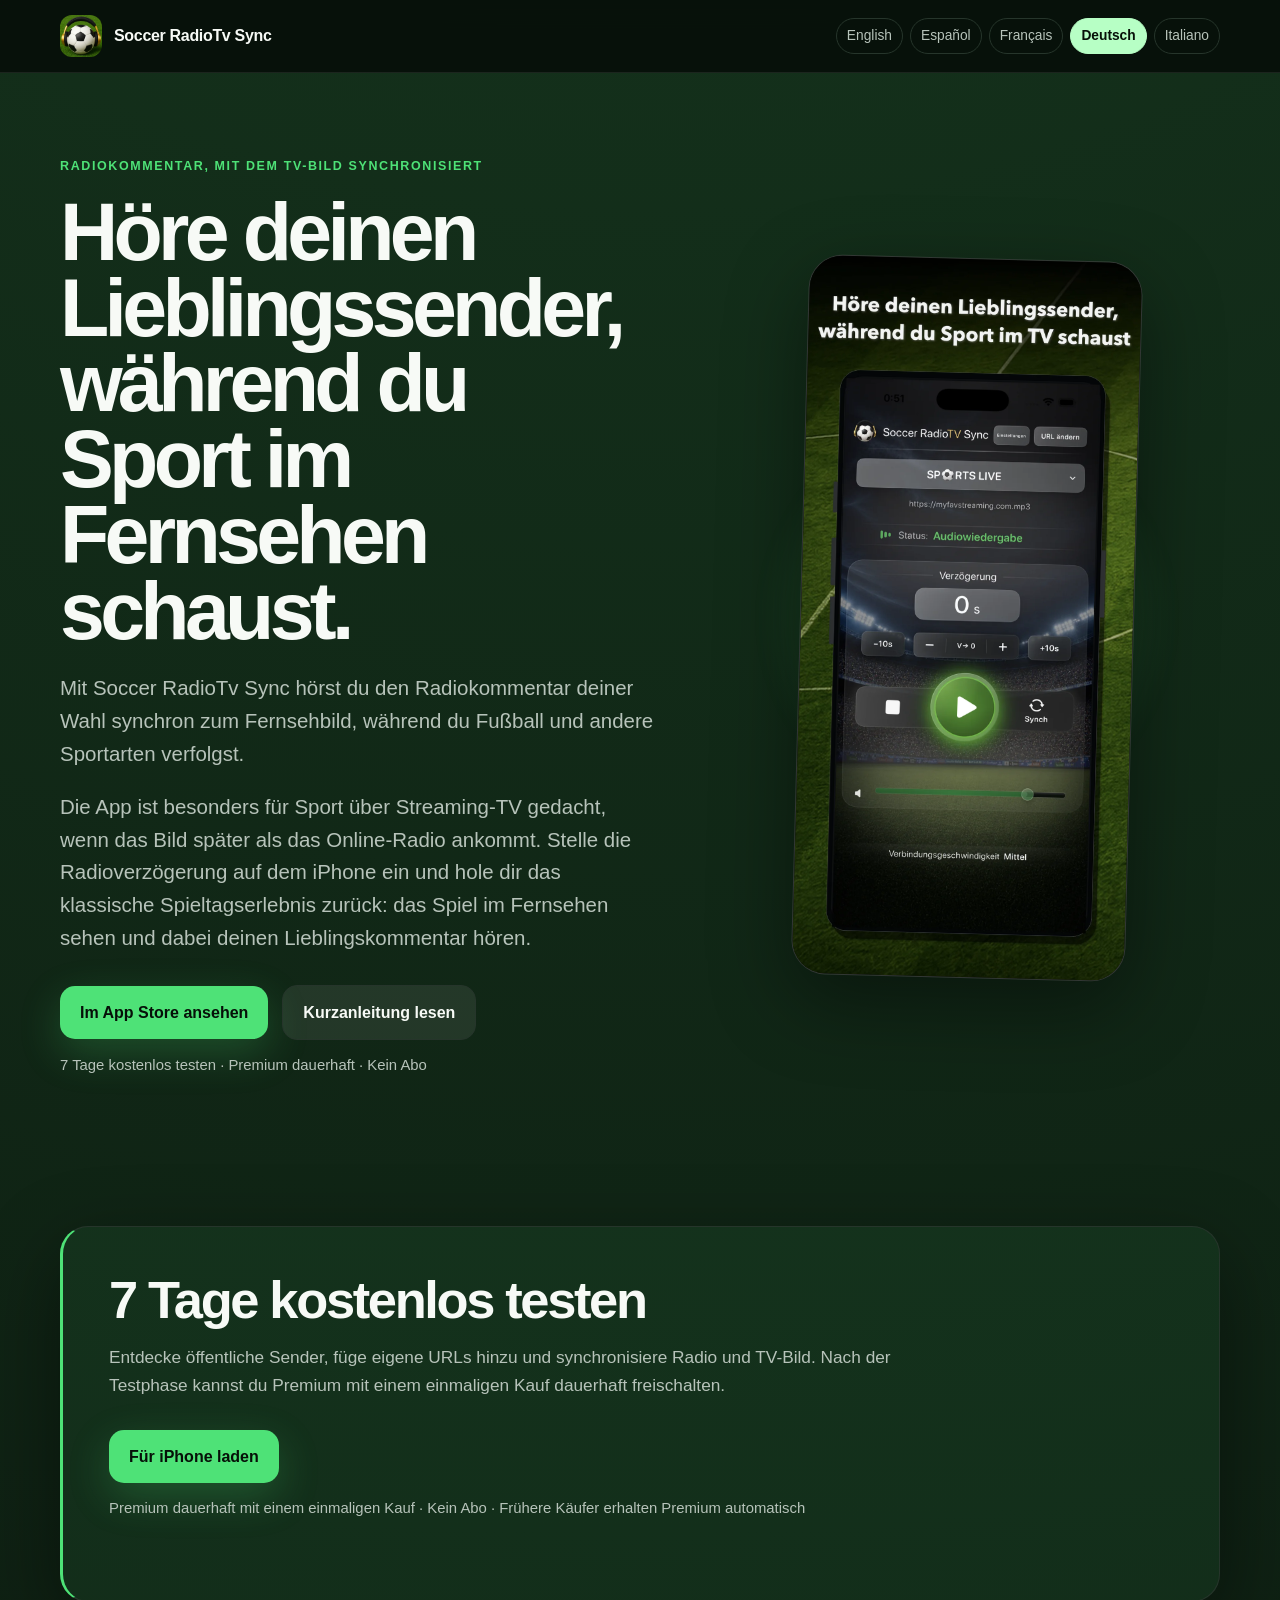
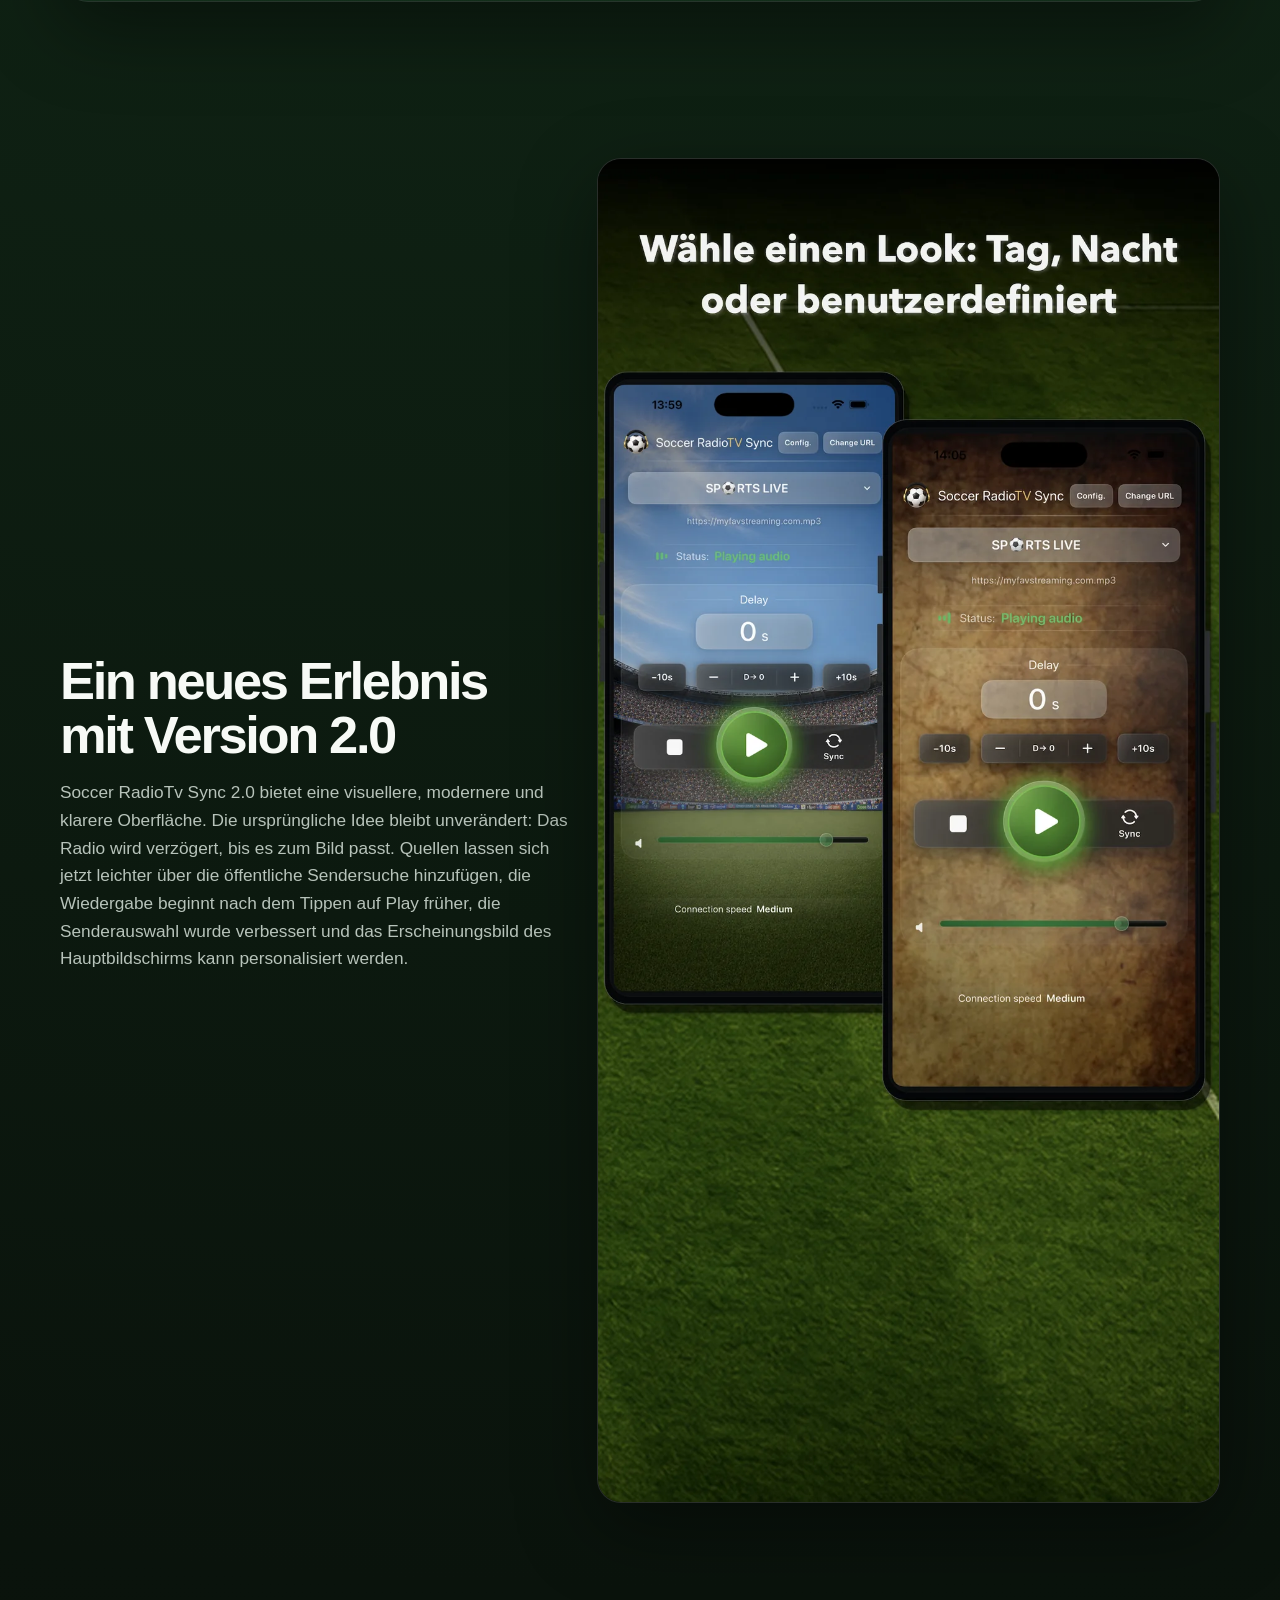
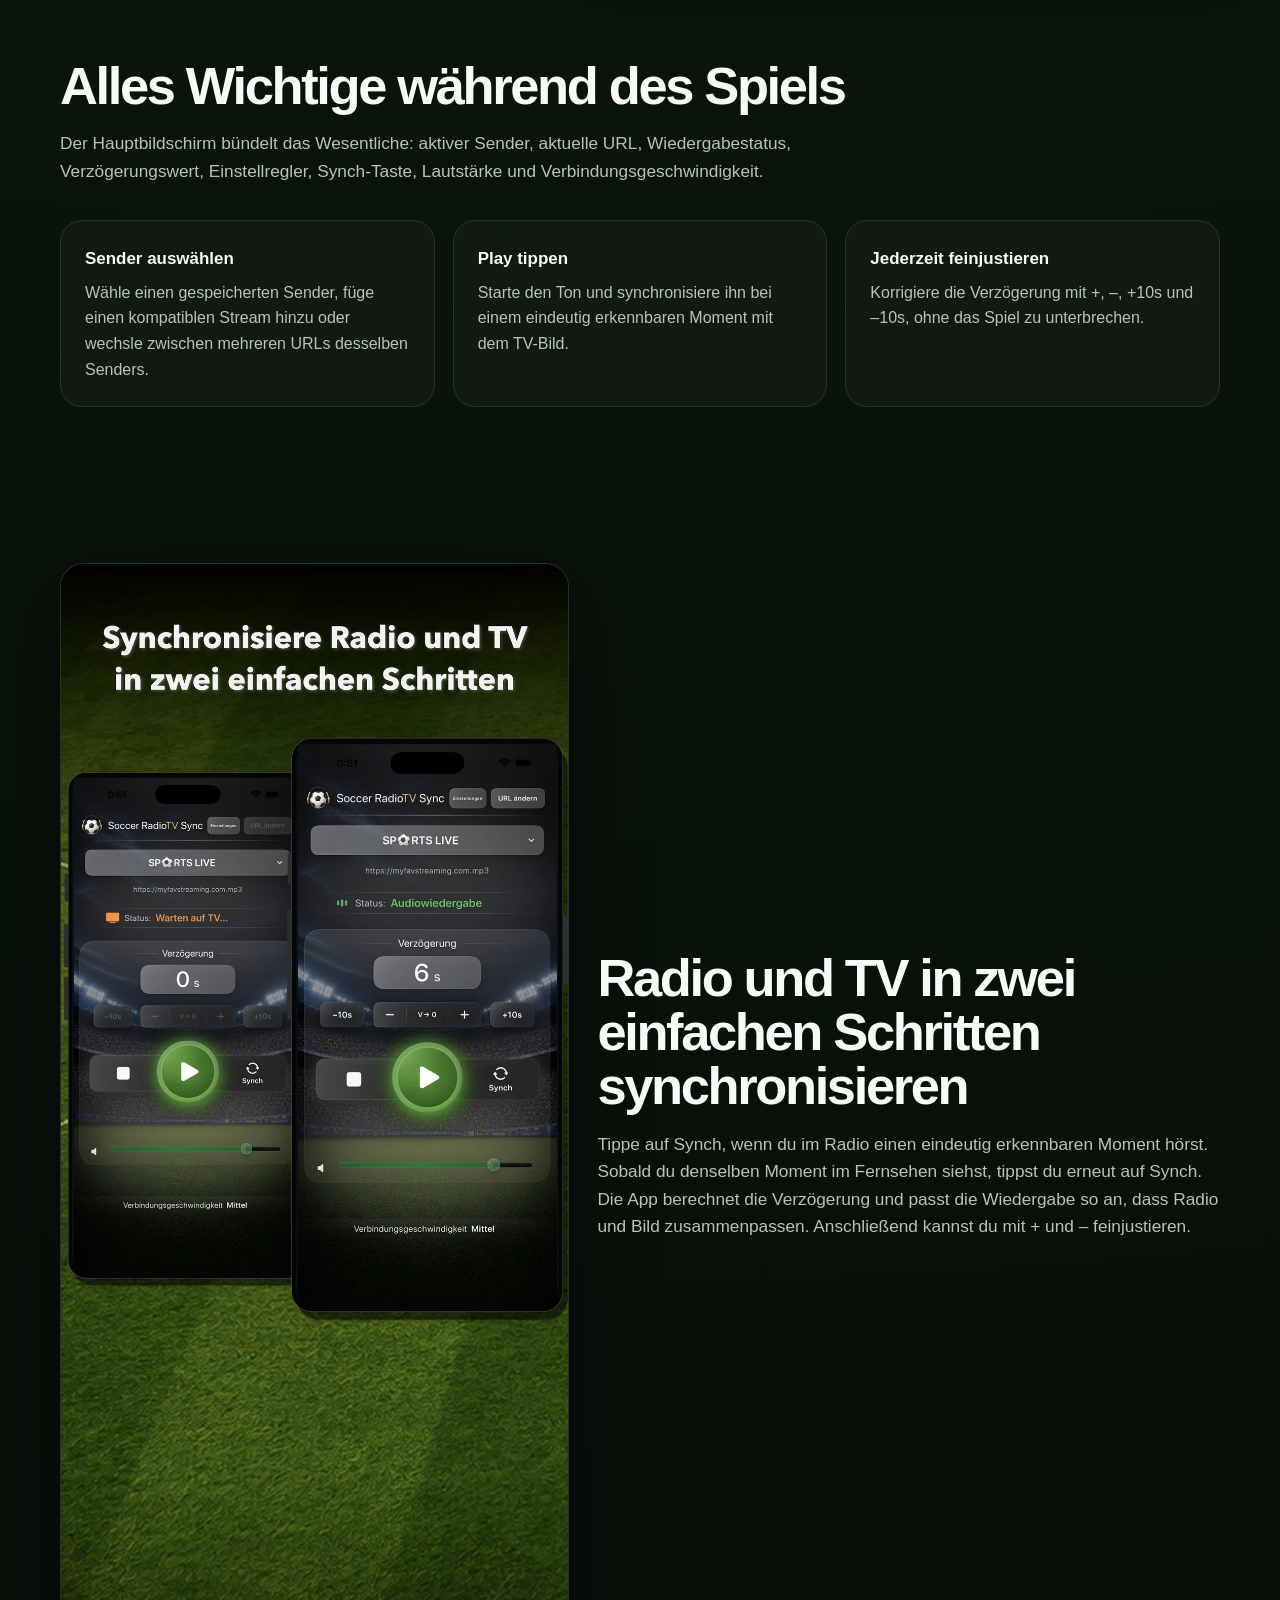
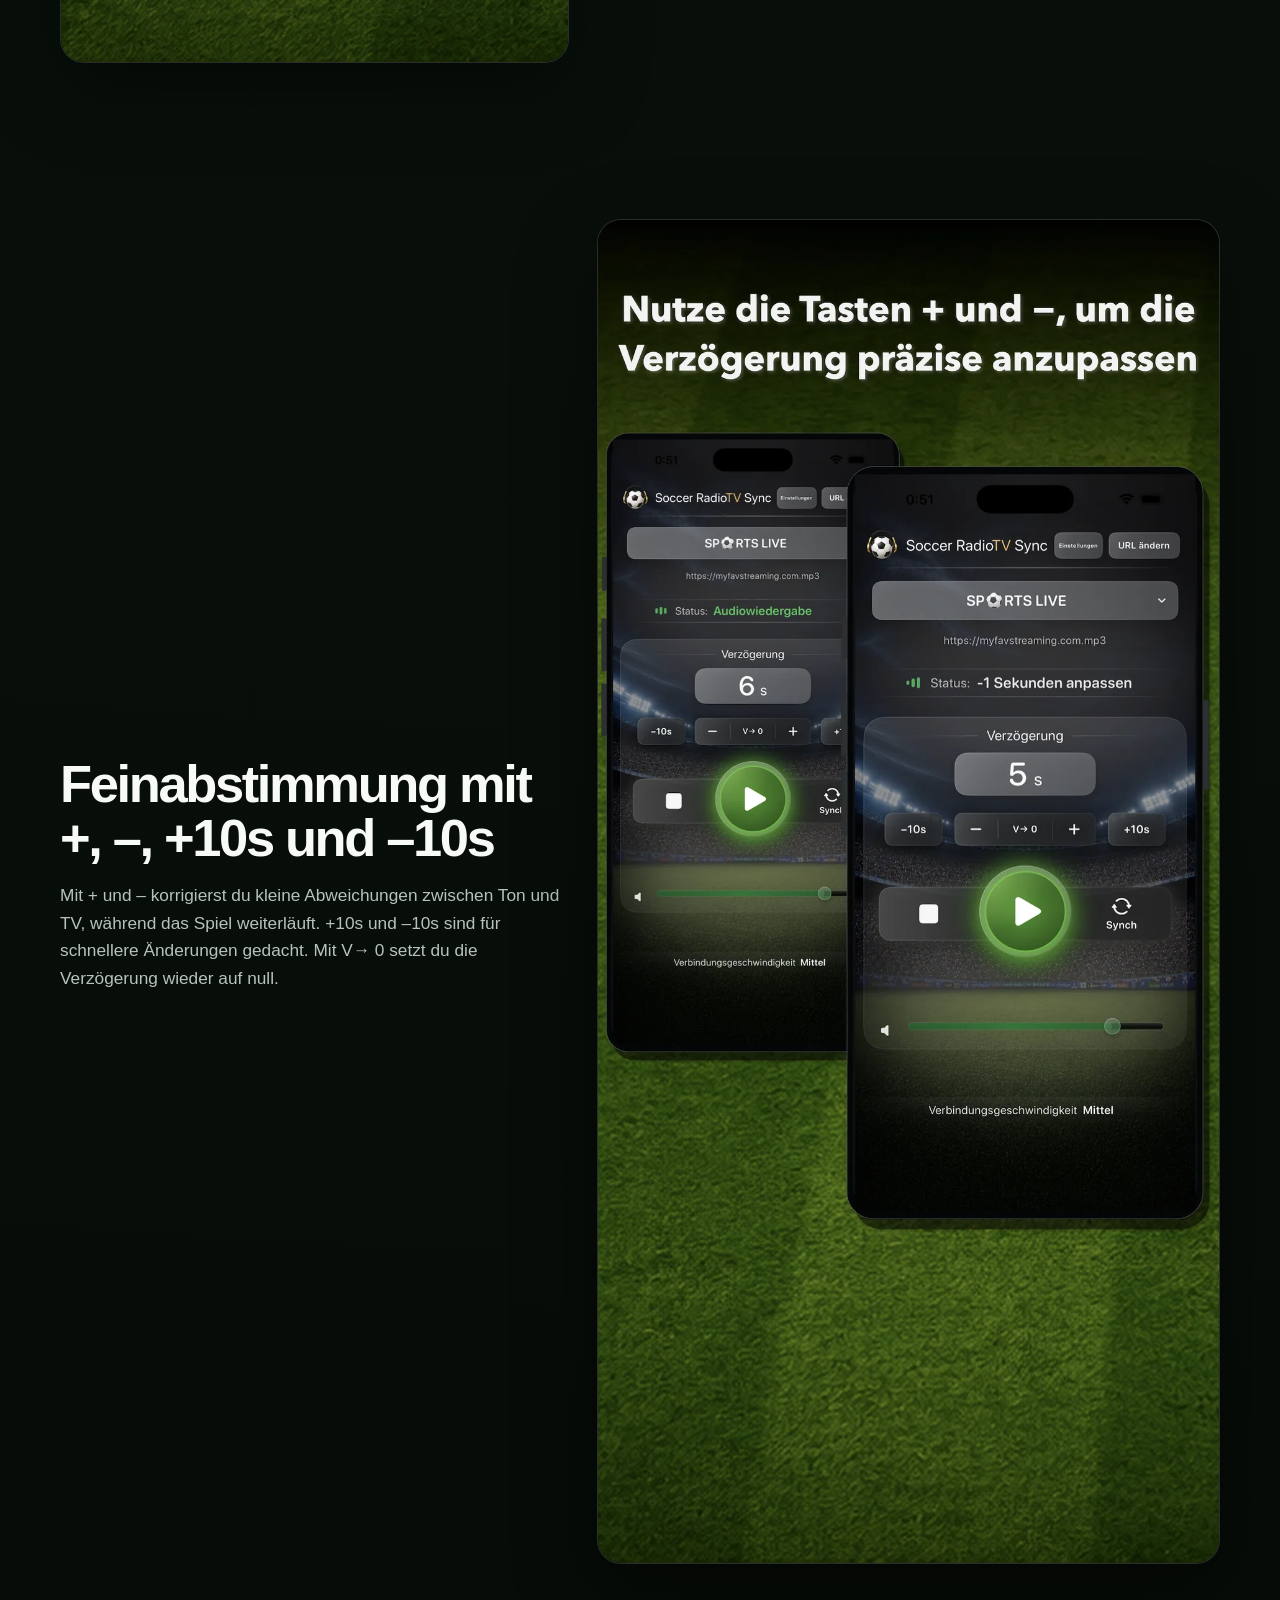
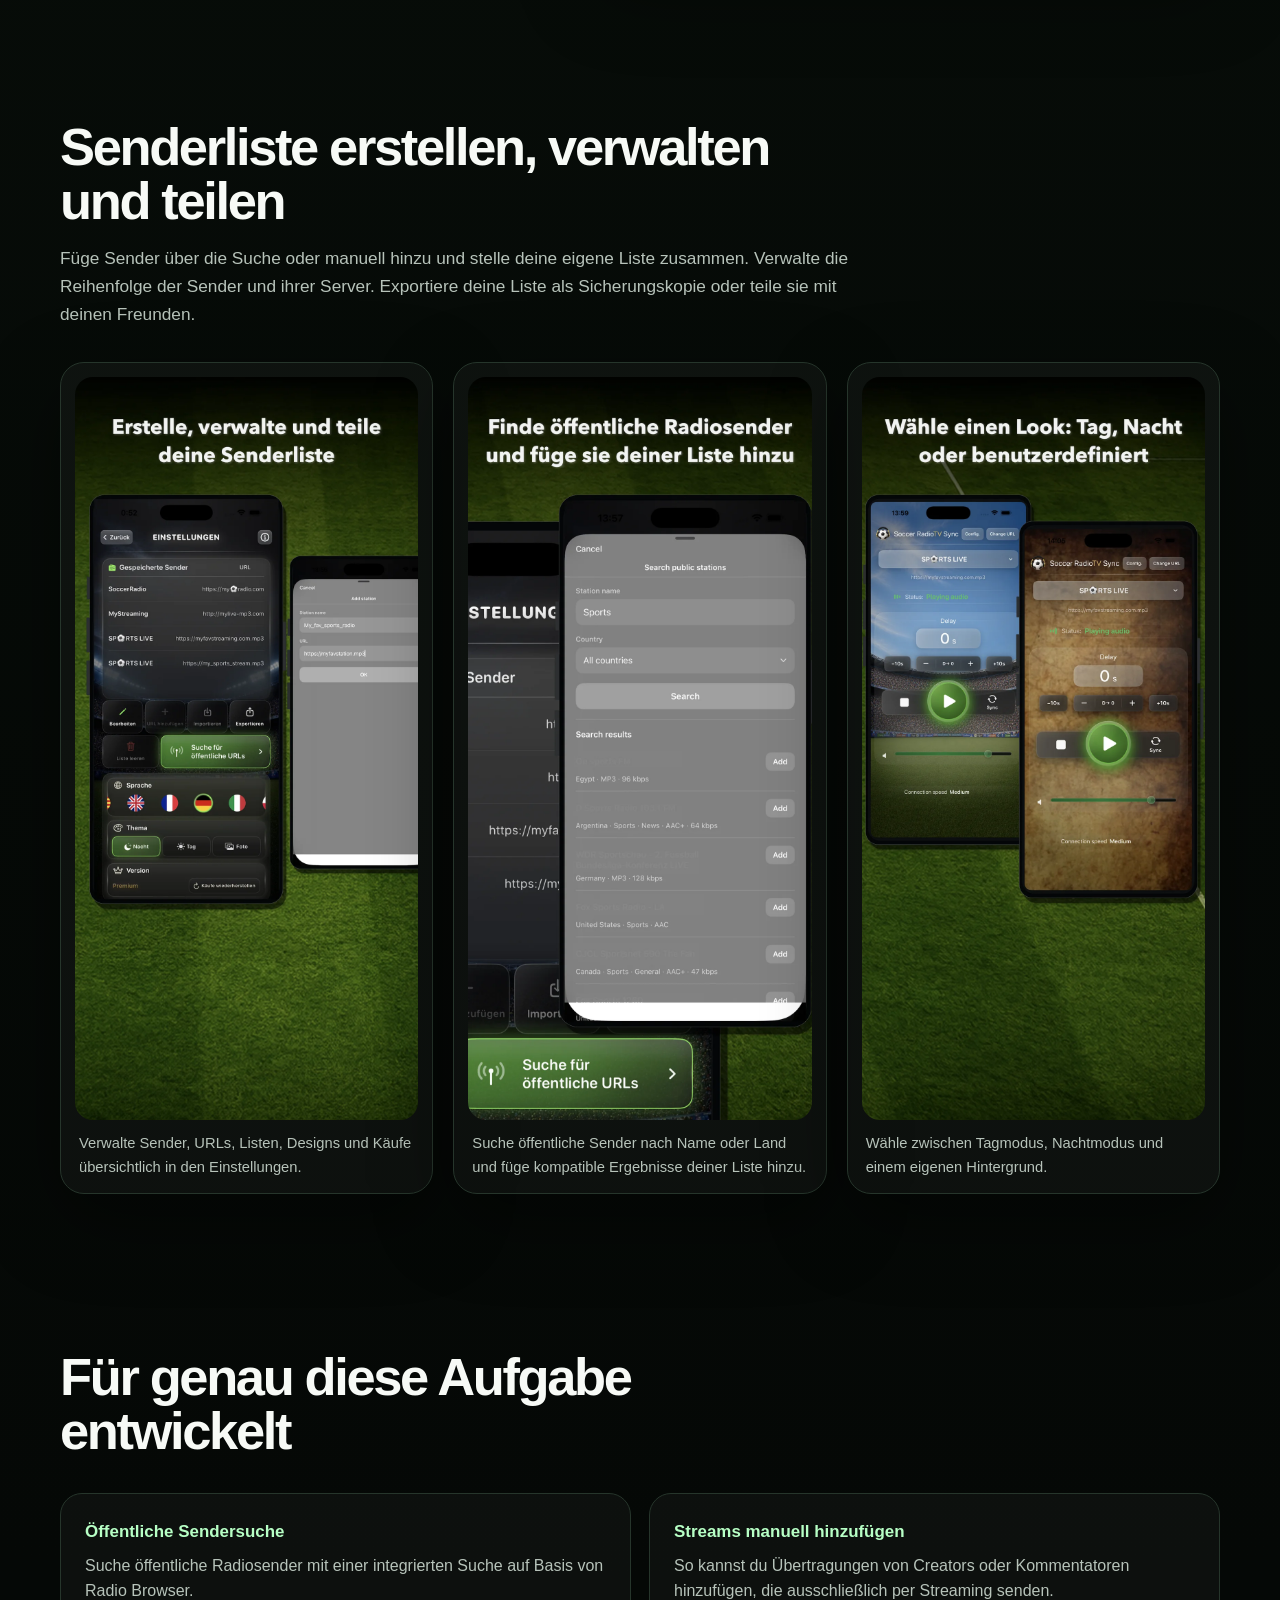
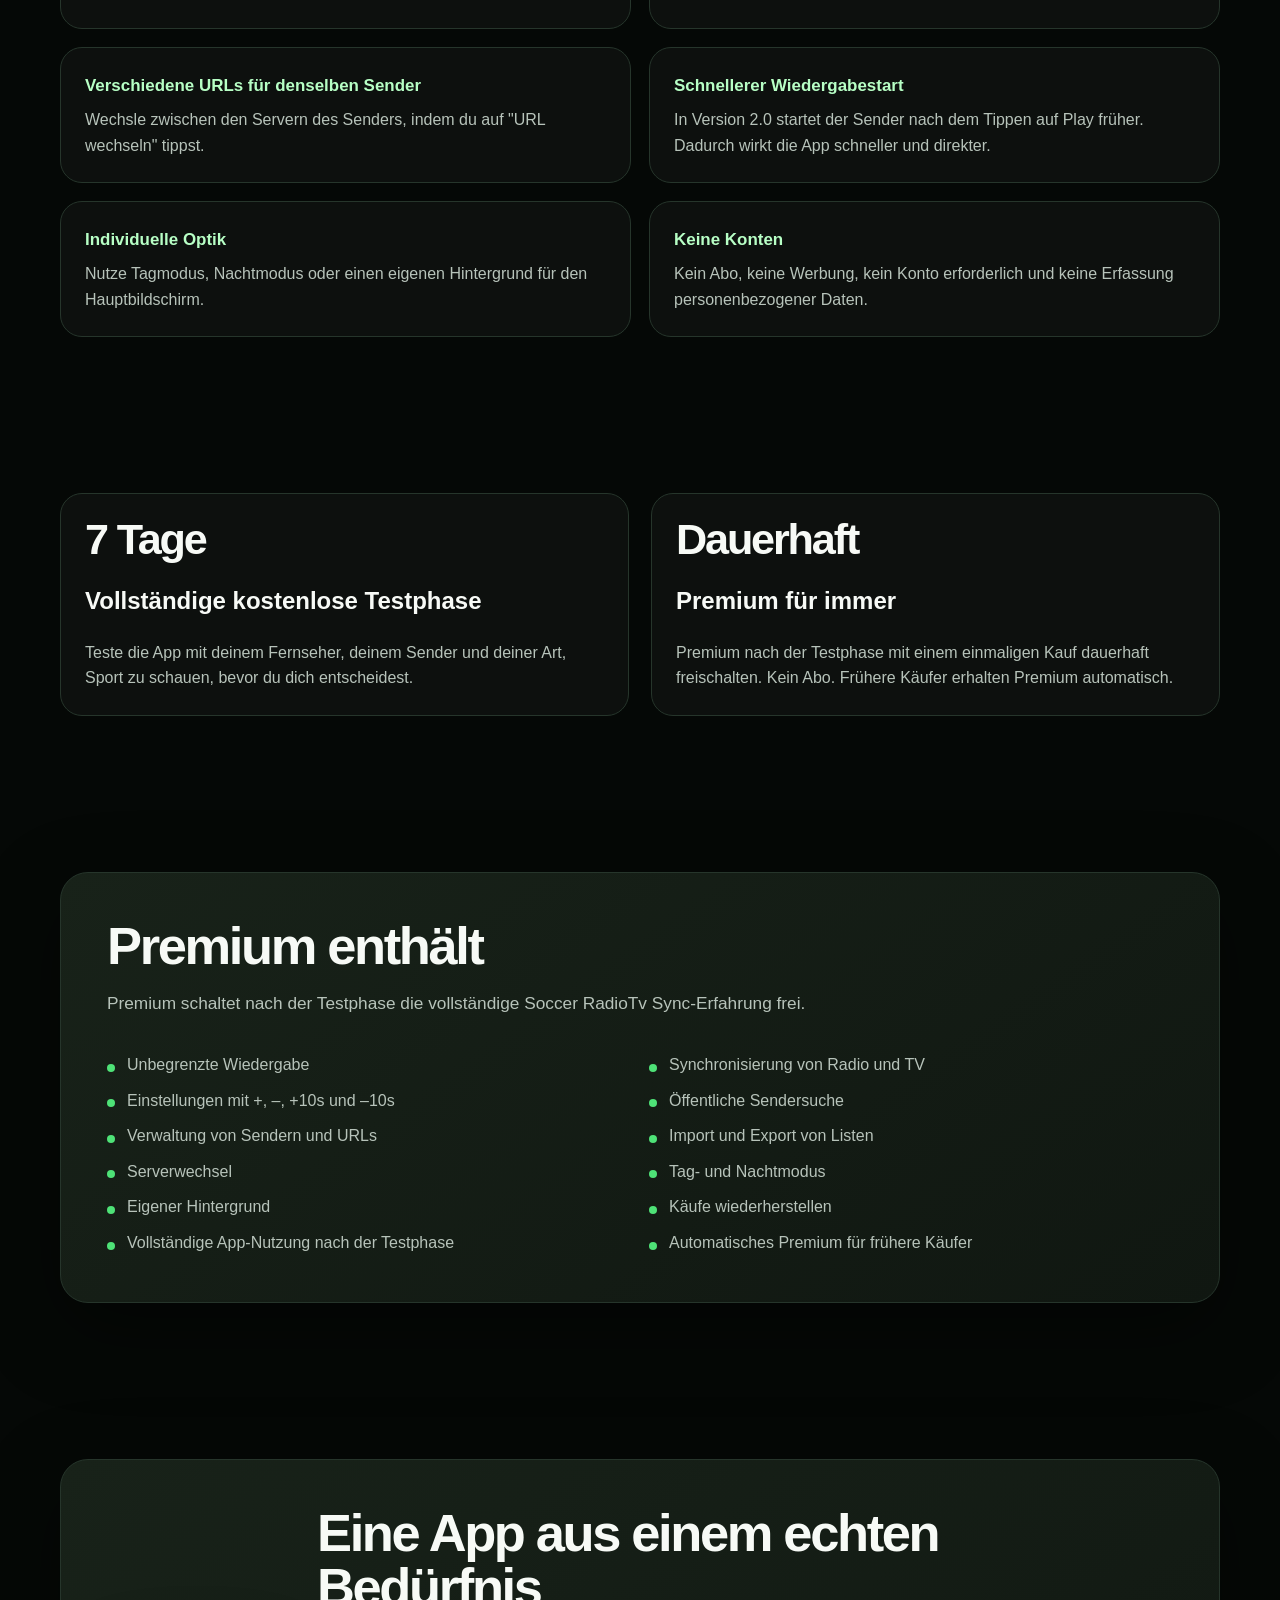
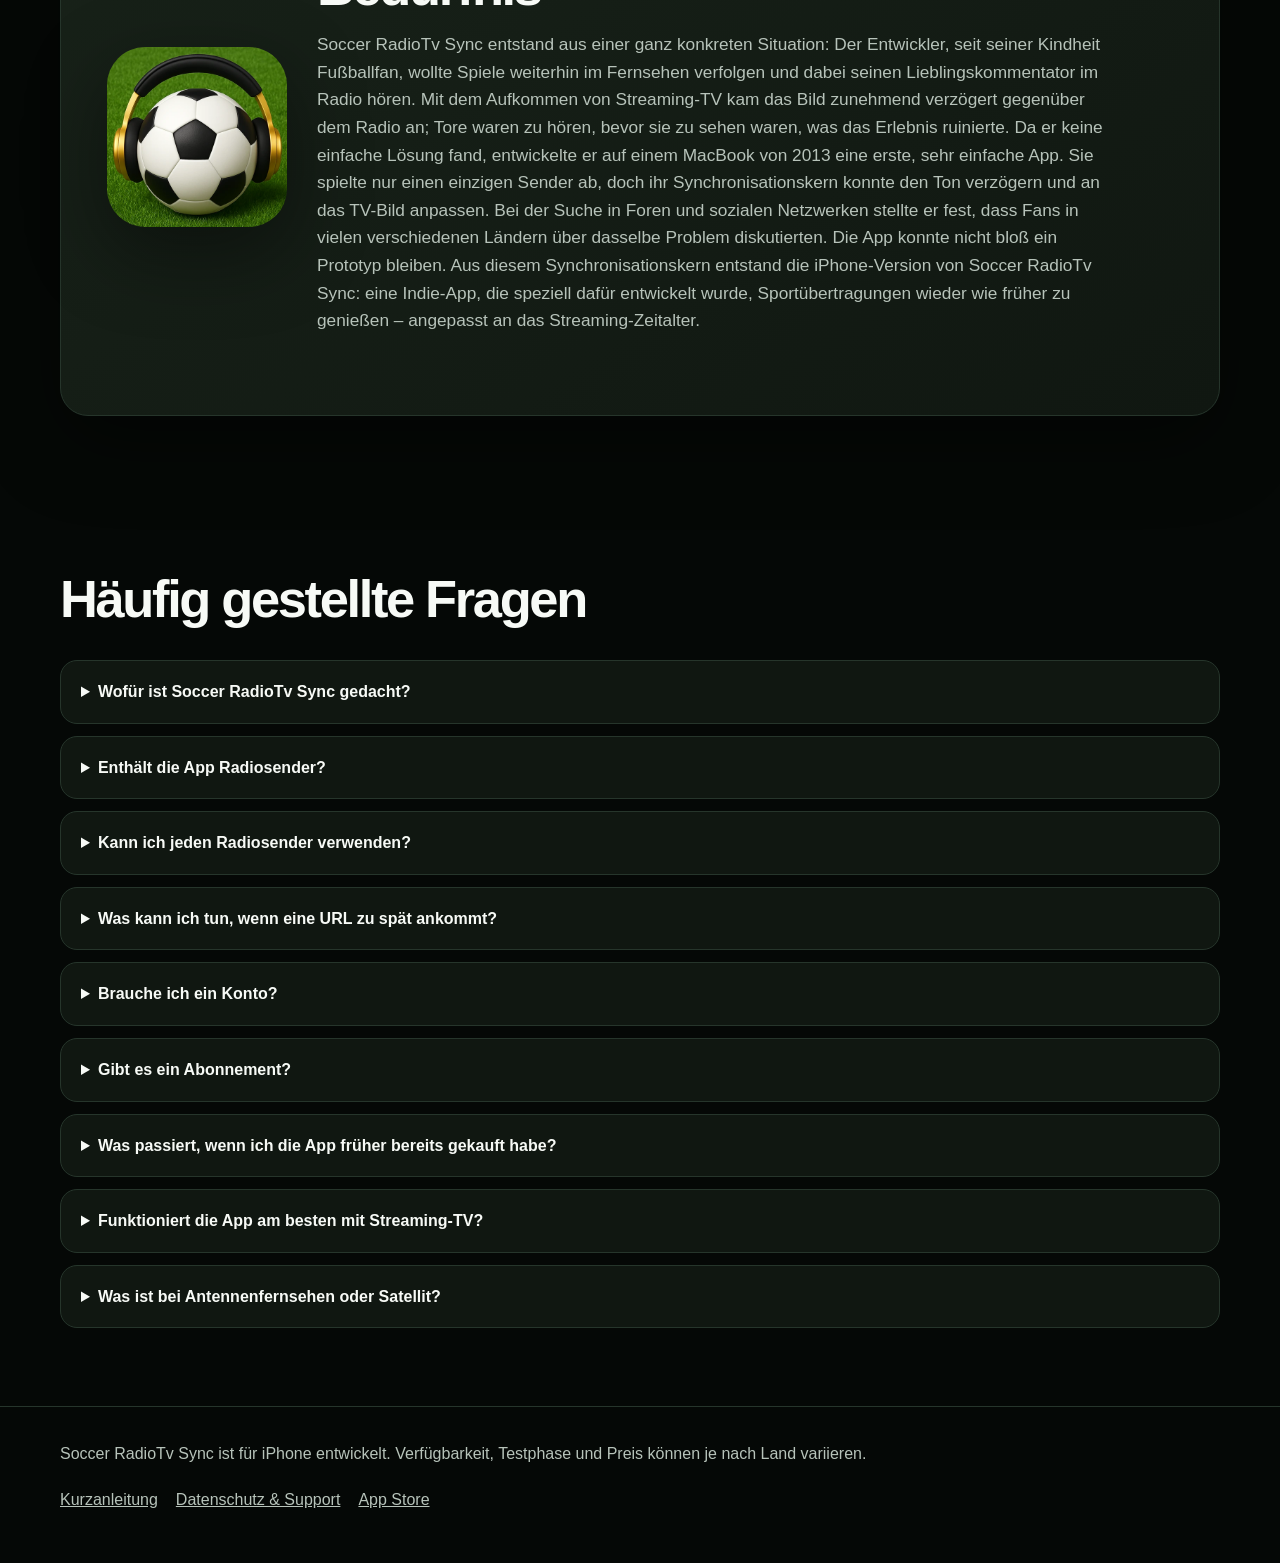
==== commit 41a631eb: "Website updated for V2.0" ====
--- a/de/index.html
+++ b/de/index.html
@@ -3,11 +3,13 @@
 <head>
 <meta charset="utf-8">
 <meta name="viewport" content="width=device-width,initial-scale=1">
-<title>Radiokommentar verzögern und mit dem TV-Bild synchronisieren | Soccer RadioTv Sync</title>
-<meta name="description" content="Soccer RadioTv Sync verzögert einen Online-Radiostream auf dem iPhone, damit der Kommentar zum TV-Bild passt, wenn das Radio voraus ist.">
+<meta name="robots" content="index,follow,max-image-preview:large">
+<title>Soccer RadioTv Sync | Radiokommentar mit dem TV-Bild synchronisieren</title>
+<meta name="description" content="Höre deinen Lieblingssender synchron zum TV-Bild beim Sport. 7 Tage kostenlos testen, öffentliche Sendersuche, eigener Hintergrund und Premium dauerhaft.">
 <link rel="canonical" href="https://soccerrtvs.github.io/de/">
 <link rel="alternate" hreflang="en" href="https://soccerrtvs.github.io/">
 <link rel="alternate" hreflang="es" href="https://soccerrtvs.github.io/es/">
+<link rel="alternate" hreflang="fr" href="https://soccerrtvs.github.io/fr/">
 <link rel="alternate" hreflang="de" href="https://soccerrtvs.github.io/de/">
 <link rel="alternate" hreflang="it" href="https://soccerrtvs.github.io/it/">
 <link rel="alternate" hreflang="x-default" href="https://soccerrtvs.github.io/">
@@ -15,45 +17,47 @@
 <link rel="apple-touch-icon" href="../assets/apple-touch-icon.png">
 <link rel="stylesheet" href="../assets/styles.css">
 <meta property="og:type" content="website">
-<meta property="og:title" content="Radiokommentar verzögern und mit dem TV-Bild synchronisieren | Soccer RadioTv Sync">
-<meta property="og:description" content="Soccer RadioTv Sync verzögert einen Online-Radiostream auf dem iPhone, damit der Kommentar zum TV-Bild passt, wenn das Radio voraus ist.">
+<meta property="og:locale" content="de_DE">
+<meta property="og:title" content="Soccer RadioTv Sync | Radiokommentar mit dem TV-Bild synchronisieren">
+<meta property="og:description" content="Höre deinen Lieblingssender synchron zum TV-Bild beim Sport. 7 Tage kostenlos testen, öffentliche Sendersuche, eigener Hintergrund und Premium dauerhaft.">
 <meta property="og:url" content="https://soccerrtvs.github.io/de/">
 <meta property="og:image" content="https://soccerrtvs.github.io/assets/og/de.jpg">
+<meta property="og:image:width" content="1200">
+<meta property="og:image:height" content="630">
 <meta property="og:site_name" content="Soccer RadioTv Sync">
 <meta name="twitter:card" content="summary_large_image">
-<meta name="twitter:title" content="Radiokommentar verzögern und mit dem TV-Bild synchronisieren | Soccer RadioTv Sync">
-<meta name="twitter:description" content="Soccer RadioTv Sync verzögert einen Online-Radiostream auf dem iPhone, damit der Kommentar zum TV-Bild passt, wenn das Radio voraus ist.">
+<meta name="twitter:title" content="Soccer RadioTv Sync | Radiokommentar mit dem TV-Bild synchronisieren">
+<meta name="twitter:description" content="Höre deinen Lieblingssender synchron zum TV-Bild beim Sport. 7 Tage kostenlos testen, öffentliche Sendersuche, eigener Hintergrund und Premium dauerhaft.">
 <meta name="twitter:image" content="https://soccerrtvs.github.io/assets/og/de.jpg">
 <meta name="theme-color" content="#071008">
-<script type="application/ld+json">{"@context": "https://schema.org", "@type": "SoftwareApplication", "name": "Soccer RadioTv Sync", "operatingSystem": "iOS", "applicationCategory": "EntertainmentApplication", "description": "Soccer RadioTv Sync verzögert einen Online-Radiostream auf dem iPhone, damit der Kommentar zum TV-Bild passt, wenn das Radio voraus ist.", "url": "https://soccerrtvs.github.io/de/", "downloadUrl": "https://apps.apple.com/app/soccer-radiotv-sync/id6762045807", "image": "https://soccerrtvs.github.io/assets/icon-512.webp", "offers": {"@type": "Offer", "price": "1.99", "priceCurrency": "EUR", "availability": "https://schema.org/InStock"}, "author": {"@type": "Person", "name": "Alfonso"}}</script>
-<script type="application/ld+json">{"@context": "https://schema.org", "@type": "FAQPage", "mainEntity": [{"@type": "Question", "name": "Gibt es eine iPhone-App, die Radiokommentar verzögert und mit dem TV-Bild synchronisiert?", "acceptedAnswer": {"@type": "Answer", "text": "Ja. Soccer RadioTv Sync spielt einen kompatiblen Online-Radiostream ab und wendet die einstellbare Verzögerung direkt auf dem iPhone an."}}, {"@type": "Question", "name": "Wie synchronisiere ich Radiokommentar und TV-Bild?", "acceptedAnswer": {"@type": "Answer", "text": "Tippe bei einer erkennbaren Szene im Radio auf Sync und erneut, wenn sie im TV erscheint. Die App berechnet die Verzögerung; mit + und – kannst du sie fein einstellen."}}, {"@type": "Question", "name": "Funktioniert die App mit jedem Radiosender?", "acceptedAnswer": {"@type": "Answer", "text": "Sie funktioniert mit kompatiblen direkten Stream-URLs. Die aktuelle Version enthält keine Sender; du fügst eine URL hinzu oder importierst eine Liste."}}, {"@type": "Question", "name": "Funktioniert sie mit klassischen und reinen Online-Sendern?", "acceptedAnswer": {"@type": "Answer", "text": "Sie arbeitet mit Internetstreams. Dazu gehören klassische Sender mit Online-Stream und reine Internetradios ohne AM- oder FM-Frequenz."}}, {"@type": "Question", "name": "Wann ist die App sinnvoll?", "acceptedAnswer": {"@type": "Answer", "text": "Sie ist für Situationen gedacht, in denen der Radiokommentar vor dem TV-Bild ankommt – häufig durch Streaming-Latenz beim Fernsehen."}}, {"@type": "Question", "name": "Gibt es ein Abonnement?", "acceptedAnswer": {"@type": "Answer", "text": "Nein. Die aktuelle Version ist ein Einmalkauf, ohne Werbung und ohne Benutzerkonto."}}]}</script>
+<script type="application/ld+json">{"@context":"https://schema.org","@type":"SoftwareApplication","name":"Soccer RadioTv Sync","operatingSystem":"iOS","applicationCategory":"EntertainmentApplication","description":"Mit Soccer RadioTv Sync hörst du den Radiokommentar deiner Wahl synchron zum Fernsehbild, während du Fußball und andere Sportarten verfolgst.","url":"https://soccerrtvs.github.io/de/","downloadUrl":"https://apps.apple.com/app/soccer-radiotv-sync/id6762045807","image":"https://soccerrtvs.github.io/assets/icon-512.webp","offers":{"@type":"Offer","price":"0","priceCurrency":"EUR","availability":"https://schema.org/InStock"},"author":{"@type":"Organization","name":"Soccer RadioTv Sync"}}</script>
+<script type="application/ld+json">{"@context":"https://schema.org","@type":"FAQPage","mainEntity":[{"@type":"Question","name":"Wofür ist Soccer RadioTv Sync gedacht?","acceptedAnswer":{"@type":"Answer","text":"Die App ermöglicht es, beim Sport einen kompatiblen Online-Radiostream synchron zum TV-Bild zu hören – besonders dann, wenn Streaming-TV später als das Online-Radio ankommt."}},{"@type":"Question","name":"Enthält die App Radiosender?","acceptedAnswer":{"@type":"Answer","text":"Die App bietet eine integrierte Suche nach öffentlichen Sendern auf Basis von Radio Browser. Eigene kompatible URLs können ebenfalls manuell hinzugefügt werden."}},{"@type":"Question","name":"Gibt es ein Abonnement?","acceptedAnswer":{"@type":"Answer","text":"Nein. Die App bietet eine 7-tägige kostenlose Testphase und anschließend eine dauerhafte Premium-Freischaltung per Einmalkauf."}},{"@type":"Question","name":"Was passiert, wenn ich die App früher bereits gekauft habe?","acceptedAnswer":{"@type":"Answer","text":"Frühere Käufer erhalten Premium automatisch und dauerhaft."}}]}</script>
 </head>
 <body>
-<a class="skip" href="#main">Skip to content</a>
+<a class="skip" href="#main">Zum Inhalt springen</a>
 <header class="topbar"><div class="wrap topinner">
-<a class="brand" href="./index.html"><img src="../assets/icon-512.webp" alt="" width="40" height="40"><span>Soccer RadioTv Sync</span></a>
-<nav class="langs" aria-label="Language"><a href="../index.html" >English</a><a href="../es/index.html" >Español</a><a href="./index.html" aria-current="page">Deutsch</a><a href="../it/index.html" >Italiano</a></nav>
+<a class="brand" href="../de/index.html"><img src="../assets/icon-512.webp" alt="" width="42" height="42"><span>Soccer RadioTv Sync</span></a>
+<nav class="langs" aria-label="Sprache"><a href="../index.html" hreflang="en" lang="en">English</a><a href="../es/index.html" hreflang="es" lang="es">Español</a><a href="../fr/index.html" hreflang="fr" lang="fr">Français</a><a href="../de/index.html" hreflang="de" lang="de" aria-current="page">Deutsch</a><a href="../it/index.html" hreflang="it" lang="it">Italiano</a></nav>
 </div></header>
 <main id="main">
 <section class="hero"><div class="wrap hero-grid"><div>
-<div class="eyebrow">Radiokommentar passend zum TV-Bild</div>
-<h1>Radio hören. Spiel sehen. Beides synchron erleben.</h1>
-<p class="lead">Soccer RadioTv Sync verzögert einen kompatiblen Online-Radiostream direkt auf dem iPhone, damit der Kommentar zum Fernsehbild passt, wenn das Radio voraus ist.</p>
-<div class="actions"><a class="btn" href="https://apps.apple.com/app/soccer-radiotv-sync/id6762045807" rel="noopener">Im App Store ansehen</a><span class="micro">Einmalkauf · ungefähr 1,99 € · kein Abo · keine Werbung</span></div>
-</div><div class="phone-stage"><div class="glow"></div><img class="hero-shot" decoding="async" src="../assets/de/screenshot-2.webp" alt="Synchronisierungsmodus wartet auf das TV-Bild" width="760" height="1644"></div></div></section>
-<section><div class="wrap"><div class="panel"><div class="section-head"><h2>Das Problem</h2><p>Wenn eine Sportübertragung per Streaming auf dem Fernseher ankommt, kann das Bild mehrere Sekunden hinter dem Radiokommentar liegen. Man hört das Tor, bevor man es sieht. Soccer RadioTv Sync bringt das klassische Erlebnis zurück: das Spiel im TV sehen und dabei den bevorzugten Radiokommentar hören.</p></div></div></div></section>
-<section><div class="wrap"><div class="panel guide-callout"><div class="section-head"><h2>Mehr Details?</h2><p>Lies den praktischen Leitfaden zu iPhone-Apps, Verzögerungsradios, TV-Pause und DIY-Software, um Radiokommentar mit dem TV-Bild zu synchronisieren.</p><a class="related-guide" href="./radiokommentar-mit-tv-synchronisieren/">Radiokommentar mit dem TV-Bild synchronisieren →</a></div></div></div></section>
-<section><div class="wrap"><div class="section-head"><h2>So funktioniert die Synchronisierung</h2></div><div class="steps">
-<article class="step"><h3>1. Sender hinzufügen</h3><p>Füge eine kompatible direkte Stream-URL hinzu oder importiere eine TXT-, M3U- oder JSON-Senderliste.</p></article>
-<article class="step"><h3>2. Zweimal auf Sync tippen</h3><p>Tippe bei einer erkennbaren Szene im Radio auf Sync und erneut, wenn dieselbe Szene im TV erscheint.</p></article>
-<article class="step"><h3>3. Feinabstimmung</h3><p>Die App berechnet die Verzögerung automatisch. Mit + und – lässt sie sich präzise anpassen.</p></article>
-</div></div></section>
-<section><div class="wrap"><div class="section-head"><h2>Für genau diese Aufgabe entwickelt</h2></div><div class="features"><article class="feature"><h3>Bis zu 300 Sekunden</h3><p>Normalerweise sind nur 10–40 Sekunden nötig, aber die App unterstützt bis zu 300 Sekunden.</p></article><article class="feature"><h3>Wiedergabe im Hintergrund</h3><p>Höre weiter, wenn das iPhone gesperrt ist oder während du andere Apps benutzt.</p></article><article class="feature"><h3>Mehrere Server</h3><p>Wechsle zu einem anderen Server desselben Senders, wenn der aktuelle Radiostream hinter dem TV-Bild liegt.</p></article><article class="feature"><h3>Geringer Ressourcenverbrauch</h3><p>Für stabile Wiedergabe mit geringem Ressourcenverbrauch und ohne unnötige Komplikationen entwickelt.</p></article><article class="feature"><h3>Eigene Senderlisten</h3><p>Erstelle, importiere, exportiere und teile TXT-, M3U- und JSON-Listen.</p></article><article class="feature"><h3>13 Sprachen</h3><p>Für ein internationales Publikum lokalisiert, darunter Deutsch, Englisch, Spanisch und Italienisch.</p></article></div></div></section>
-<section><div class="wrap split"><div class="panel"><div class="section-head"><h2>Warum eine iPhone-App statt Hardware oder DIY-Software?</h2><p>Es gibt spezielle Verzögerungsradios, doch sie benötigen zusätzliche Hardware und sind meist deutlich teurer. DIY-Lösungen mit Computer, Kabeln oder VLC können funktionieren, sind während eines Spiels aber umständlich. Soccer RadioTv Sync läuft auf dem iPhone, das du ohnehin dabeihast, und arbeitet mit Internetstreams – sowohl von klassischen Sendern mit Online-Stream als auch von reinen Internetradios ohne AM- oder FM-Frequenz.</p></div></div><div class="panel note"><div class="section-head"><h2>Wichtige Voraussetzung der aktuellen Version</h2><p>Die aktuelle Version enthält keine vorinstallierten Sender. Du fügst eine kompatible direkte Stream-URL hinzu oder importierst eine Liste. Dadurch bleibt die App international und unabhängig von einem bestimmten Anbieter. Eine einfachere Sendersuche befindet sich in Entwicklung.</p></div></div></div></section>
-<section><div class="wrap"><div class="section-head"><h2>So funktioniert die App</h2></div><div class="video"><iframe src="https://www.youtube-nocookie.com/embed/-i_C3cQa9pw" title="Soccer RadioTv Sync" loading="lazy" allow="accelerometer; autoplay; clipboard-write; encrypted-media; gyroscope; picture-in-picture; web-share" allowfullscreen></iframe></div></div></section>
-<section><div class="wrap"><div class="section-head"><h2>Drei Ansichten, ein einfacher Ablauf</h2></div><div class="gallery"><img src="../assets/de/screenshot-1.webp" alt="Hauptansicht mit Wiedergabe- und Verzögerungssteuerung" loading="lazy" decoding="async" width="760" height="1644"><img src="../assets/de/screenshot-2.webp" alt="Synchronisierungsmodus wartet auf das TV-Bild" loading="lazy" decoding="async" width="760" height="1644"><img src="../assets/de/screenshot-3.webp" alt="Gespeicherte Senderliste und Einstellungen" loading="lazy" decoding="async" width="760" height="1644"></div></div></section>
-<section><div class="wrap"><div class="section-head"><h2>Häufige Fragen</h2></div><div class="faq"><details><summary>Gibt es eine iPhone-App, die Radiokommentar verzögert und mit dem TV-Bild synchronisiert?</summary><p>Ja. Soccer RadioTv Sync spielt einen kompatiblen Online-Radiostream ab und wendet die einstellbare Verzögerung direkt auf dem iPhone an.</p></details><details><summary>Wie synchronisiere ich Radiokommentar und TV-Bild?</summary><p>Tippe bei einer erkennbaren Szene im Radio auf Sync und erneut, wenn sie im TV erscheint. Die App berechnet die Verzögerung; mit + und – kannst du sie fein einstellen.</p></details><details><summary>Funktioniert die App mit jedem Radiosender?</summary><p>Sie funktioniert mit kompatiblen direkten Stream-URLs. Die aktuelle Version enthält keine Sender; du fügst eine URL hinzu oder importierst eine Liste.</p></details><details><summary>Funktioniert sie mit klassischen und reinen Online-Sendern?</summary><p>Sie arbeitet mit Internetstreams. Dazu gehören klassische Sender mit Online-Stream und reine Internetradios ohne AM- oder FM-Frequenz.</p></details><details><summary>Wann ist die App sinnvoll?</summary><p>Sie ist für Situationen gedacht, in denen der Radiokommentar vor dem TV-Bild ankommt – häufig durch Streaming-Latenz beim Fernsehen.</p></details><details><summary>Gibt es ein Abonnement?</summary><p>Nein. Die aktuelle Version ist ein Einmalkauf, ohne Werbung und ohne Benutzerkonto.</p></details></div></div></section>
-<section><div class="wrap"><div class="panel origin"><img src="../assets/icon-512.webp" alt="Soccer RadioTv Sync app icon" width="180" height="180"><div><div class="section-head"><h2>Eine Indie-App aus einem echten Problem</h2><p>Soccer RadioTv Sync entstand aus einer sehr konkreten Frustration. Der Entwickler ist seit jeher Fußballfan und wollte Spiele weiter im Fernsehen sehen, während er den Radiokommentator hörte, der ihn seit mehr als 30 Jahren begleitet. Mit dem Wechsel zum Streaming kam das TV-Bild oft später an, und der Radiokommentar verriet entscheidende Szenen, bevor sie auf dem Bildschirm zu sehen waren. Der erste private Prototyp entstand auf einem MacBook von 2013. Als Freunde davon hörten, fanden sie die Idee ziemlich nerdig, aber auch genau die Art von Lösung, die auf dem iPhone großartig wäre. Bei der Suche in Foren und sozialen Netzwerken zeigte sich dann, dass es keine persönliche Eigenheit war: Die gleiche Frustration tauchte in vielen Ländern und Sportarten auf. Teams, Sender und Sprachen ändern sich, das Problem bleibt gleich. Aus demselben Synchronisierungskern entstand später die kommerzielle iPhone-Version: Soccer RadioTv Sync.</p></div><a class="btn" href="https://apps.apple.com/app/soccer-radiotv-sync/id6762045807" rel="noopener">Im App Store ansehen</a></div></div></div></section>
+<div class="eyebrow">Radiokommentar, mit dem TV-Bild synchronisiert</div>
+<h1>Höre deinen Lieblingssender, während du Sport im Fernsehen schaust.</h1>
+<p class="lead">Mit Soccer RadioTv Sync hörst du den Radiokommentar deiner Wahl synchron zum Fernsehbild, während du Fußball und andere Sportarten verfolgst.</p>
+<p class="lead">Die App ist besonders für Sport über Streaming-TV gedacht, wenn das Bild später als das Online-Radio ankommt. Stelle die Radioverzögerung auf dem iPhone ein und hole dir das klassische Spieltagserlebnis zurück: das Spiel im Fernsehen sehen und dabei deinen Lieblingskommentar hören.</p>
+<div class="actions"><a class="btn" href="https://apps.apple.com/app/soccer-radiotv-sync/id6762045807" rel="noopener">Im App Store ansehen</a><a class="btn secondary" href="radiokommentar-mit-tv-synchronisieren/index.html">Kurzanleitung lesen</a><span class="micro">7 Tage kostenlos testen · Premium dauerhaft · Kein Abo</span></div>
+</div><div class="phone-stage"><div class="glow"></div><img class="hero-shot" decoding="async" fetchpriority="high" src="../assets/de/appstore-1.webp" alt="Verwalte Sender, URLs, Listen, Designs und Käufe übersichtlich in den Einstellungen." width="1000" height="2164"></div></div></section>
+<section><div class="wrap"><div class="panel guide-callout"><div class="section-head"><h2>7 Tage kostenlos testen</h2><p>Entdecke öffentliche Sender, füge eigene URLs hinzu und synchronisiere Radio und TV-Bild. Nach der Testphase kannst du Premium mit einem einmaligen Kauf dauerhaft freischalten.</p><div class="actions"><a class="btn" href="https://apps.apple.com/app/soccer-radiotv-sync/id6762045807" rel="noopener">Für iPhone laden</a><span class="micro">Premium dauerhaft mit einem einmaligen Kauf · Kein Abo · Frühere Käufer erhalten Premium automatisch</span></div></div></div></div></section>
+<section><div class="wrap wide-shot"><div><div class="section-head"><h2>Ein neues Erlebnis mit Version 2.0</h2><p>Soccer RadioTv Sync 2.0 bietet eine visuellere, modernere und klarere Oberfläche. Die ursprüngliche Idee bleibt unverändert: Das Radio wird verzögert, bis es zum Bild passt. Quellen lassen sich jetzt leichter über die öffentliche Sendersuche hinzufügen, die Wiedergabe beginnt nach dem Tippen auf Play früher, die Senderauswahl wurde verbessert und das Erscheinungsbild des Hauptbildschirms kann personalisiert werden.</p></div></div><img src="../assets/de/appstore-6.webp" alt="Wähle zwischen Tagmodus, Nachtmodus und einem eigenen Hintergrund." loading="lazy" decoding="async" width="1000" height="2164"></div></section>
+<section><div class="wrap"><div class="section-head"><h2>Alles Wichtige während des Spiels</h2><p>Der Hauptbildschirm bündelt das Wesentliche: aktiver Sender, aktuelle URL, Wiedergabestatus, Verzögerungswert, Einstellregler, Synch-Taste, Lautstärke und Verbindungsgeschwindigkeit.</p></div><div class="steps"><article class="step"><h3>Sender auswählen</h3><p>Wähle einen gespeicherten Sender, füge einen kompatiblen Stream hinzu oder wechsle zwischen mehreren URLs desselben Senders.</p></article><article class="step"><h3>Play tippen</h3><p>Starte den Ton und synchronisiere ihn bei einem eindeutig erkennbaren Moment mit dem TV-Bild.</p></article><article class="step"><h3>Jederzeit feinjustieren</h3><p>Korrigiere die Verzögerung mit +, –, +10s und –10s, ohne das Spiel zu unterbrechen.</p></article></div></div></section>
+<section><div class="wrap wide-shot"><img src="../assets/de/appstore-2.webp" alt="Radio und TV in zwei einfachen Schritten synchronisieren" loading="lazy" decoding="async" width="1000" height="2164"><div><div class="section-head"><h2>Radio und TV in zwei einfachen Schritten synchronisieren</h2><p>Tippe auf Synch, wenn du im Radio einen eindeutig erkennbaren Moment hörst. Sobald du denselben Moment im Fernsehen siehst, tippst du erneut auf Synch. Die App berechnet die Verzögerung und passt die Wiedergabe so an, dass Radio und Bild zusammenpassen. Anschließend kannst du mit + und – feinjustieren.</p></div></div></div></section>
+<section><div class="wrap wide-shot"><div><div class="section-head"><h2>Feinabstimmung mit +, –, +10s und –10s</h2><p>Mit + und – korrigierst du kleine Abweichungen zwischen Ton und TV, während das Spiel weiterläuft. +10s und –10s sind für schnellere Änderungen gedacht. Mit V→ 0 setzt du die Verzögerung wieder auf null.</p></div></div><img src="../assets/de/appstore-3.webp" alt="Feinabstimmung mit +, –, +10s und –10s" loading="lazy" decoding="async" width="1000" height="2164"></div></section>
+<section><div class="wrap"><div class="section-head"><h2>Senderliste erstellen, verwalten und teilen</h2><p>Füge Sender über die Suche oder manuell hinzu und stelle deine eigene Liste zusammen. Verwalte die Reihenfolge der Sender und ihrer Server. Exportiere deine Liste als Sicherungskopie oder teile sie mit deinen Freunden.</p></div><div class="screenshot-grid"><figure class="shot-card"><img src="../assets/de/appstore-4.webp" alt="Verwalte Sender, URLs, Listen, Designs und Käufe übersichtlich in den Einstellungen." loading="lazy" decoding="async" width="1000" height="2164"><figcaption>Verwalte Sender, URLs, Listen, Designs und Käufe übersichtlich in den Einstellungen.</figcaption></figure><figure class="shot-card"><img src="../assets/de/appstore-5.webp" alt="Suche öffentliche Sender nach Name oder Land und füge kompatible Ergebnisse deiner Liste hinzu." loading="lazy" decoding="async" width="1000" height="2164"><figcaption>Suche öffentliche Sender nach Name oder Land und füge kompatible Ergebnisse deiner Liste hinzu.</figcaption></figure><figure class="shot-card"><img src="../assets/de/appstore-6.webp" alt="Wähle zwischen Tagmodus, Nachtmodus und einem eigenen Hintergrund." loading="lazy" decoding="async" width="1000" height="2164"><figcaption>Wähle zwischen Tagmodus, Nachtmodus und einem eigenen Hintergrund.</figcaption></figure></div></div></section>
+<section><div class="wrap"><div class="section-head"><h2>Für genau diese Aufgabe entwickelt</h2></div><div class="features"><article class="feature"><h3>Öffentliche Sendersuche</h3><p>Suche öffentliche Radiosender mit einer integrierten Suche auf Basis von Radio Browser.</p></article><article class="feature"><h3>Streams manuell hinzufügen</h3><p>So kannst du Übertragungen von Creators oder Kommentatoren hinzufügen, die ausschließlich per Streaming senden.</p></article><article class="feature"><h3>Verschiedene URLs für denselben Sender</h3><p>Wechsle zwischen den Servern des Senders, indem du auf &quot;URL wechseln&quot; tippst.</p></article><article class="feature"><h3>Schnellerer Wiedergabestart</h3><p>In Version 2.0 startet der Sender nach dem Tippen auf Play früher. Dadurch wirkt die App schneller und direkter.</p></article><article class="feature"><h3>Individuelle Optik</h3><p>Nutze Tagmodus, Nachtmodus oder einen eigenen Hintergrund für den Hauptbildschirm.</p></article><article class="feature"><h3>Keine Konten</h3><p>Kein Abo, keine Werbung, kein Konto erforderlich und keine Erfassung personenbezogener Daten.</p></article></div></div></section>
+<section><div class="wrap price"><div class="price-card"><strong>7 Tage</strong><h2>Vollständige kostenlose Testphase</h2><p>Teste die App mit deinem Fernseher, deinem Sender und deiner Art, Sport zu schauen, bevor du dich entscheidest.</p></div><div class="price-card"><strong>Dauerhaft</strong><h2>Premium für immer</h2><p>Premium nach der Testphase mit einem einmaligen Kauf dauerhaft freischalten. Kein Abo. Frühere Käufer erhalten Premium automatisch.</p></div></div></section>
+<section><div class="wrap"><div class="panel"><div class="section-head"><h2>Premium enthält</h2><p>Premium schaltet nach der Testphase die vollständige Soccer RadioTv Sync-Erfahrung frei.</p></div><ul class="bullet-list"><li>Unbegrenzte Wiedergabe</li><li>Synchronisierung von Radio und TV</li><li>Einstellungen mit +, –, +10s und –10s</li><li>Öffentliche Sendersuche</li><li>Verwaltung von Sendern und URLs</li><li>Import und Export von Listen</li><li>Serverwechsel</li><li>Tag- und Nachtmodus</li><li>Eigener Hintergrund</li><li>Käufe wiederherstellen</li><li>Vollständige App-Nutzung nach der Testphase</li><li>Automatisches Premium für frühere Käufer</li></ul></div></div></section>
+<section><div class="wrap"><div class="panel origin"><img src="../assets/icon-512.webp" alt="Soccer RadioTv Sync" width="180" height="180"><div><div class="section-head"><h2>Eine App aus einem echten Bedürfnis</h2><p>Soccer RadioTv Sync entstand aus einer ganz konkreten Situation: Der Entwickler, seit seiner Kindheit Fußballfan, wollte Spiele weiterhin im Fernsehen verfolgen und dabei seinen Lieblingskommentator im Radio hören. Mit dem Aufkommen von Streaming-TV kam das Bild zunehmend verzögert gegenüber dem Radio an; Tore waren zu hören, bevor sie zu sehen waren, was das Erlebnis ruinierte. Da er keine einfache Lösung fand, entwickelte er auf einem MacBook von 2013 eine erste, sehr einfache App. Sie spielte nur einen einzigen Sender ab, doch ihr Synchronisationskern konnte den Ton verzögern und an das TV-Bild anpassen. Bei der Suche in Foren und sozialen Netzwerken stellte er fest, dass Fans in vielen verschiedenen Ländern über dasselbe Problem diskutierten. Die App konnte nicht bloß ein Prototyp bleiben. Aus diesem Synchronisationskern entstand die iPhone-Version von Soccer RadioTv Sync: eine Indie-App, die speziell dafür entwickelt wurde, Sportübertragungen wieder wie früher zu genießen – angepasst an das Streaming-Zeitalter.</p></div></div></div></div></section>
+<section><div class="wrap"><div class="section-head"><h2>Häufig gestellte Fragen</h2></div><div class="faq"><details><summary>Wofür ist Soccer RadioTv Sync gedacht?</summary><p>Die App ermöglicht es, beim Sport einen kompatiblen Online-Radiostream synchron zum TV-Bild zu hören – besonders dann, wenn Streaming-TV später als das Online-Radio ankommt.</p></details><details><summary>Enthält die App Radiosender?</summary><p>Die App bietet eine integrierte Suche nach öffentlichen Sendern auf Basis von Radio Browser. Eigene kompatible URLs können ebenfalls manuell hinzugefügt werden.</p></details><details><summary>Kann ich jeden Radiosender verwenden?</summary><p>Du kannst kompatible Online-Audiostreams verwenden. Manche Sender, Kommentatoren, Creators und Dienste stellen Streams bereit, die sich manuell hinzufügen lassen, wenn sie mit dem Wiedergabesystem der App kompatibel sind.</p></details><details><summary>Was kann ich tun, wenn eine URL zu spät ankommt?</summary><p>Probiere eine andere URL oder einen anderen Server desselben Senders. Verschiedene Server können unterschiedliche Latenzen haben.</p></details><details><summary>Brauche ich ein Konto?</summary><p>Nein. Du musst kein Konto erstellen.</p></details><details><summary>Gibt es ein Abonnement?</summary><p>Nein. Die App bietet eine 7-tägige kostenlose Testphase und anschließend eine dauerhafte Premium-Freischaltung per Einmalkauf.</p></details><details><summary>Was passiert, wenn ich die App früher bereits gekauft habe?</summary><p>Frühere Käufer erhalten Premium automatisch und dauerhaft.</p></details><details><summary>Funktioniert die App am besten mit Streaming-TV?</summary><p>Das ist der Hauptanwendungsfall. Bei Streaming-TV kann das Bild später als das Online-Radio ankommen. Die App verzögert das Radio, damit es zum Bild passt.</p></details><details><summary>Was ist bei Antennenfernsehen oder Satellit?</summary><p>Bei Antennenfernsehen oder Satellit kann das Timing anders sein, weil das Bild möglicherweise vor dem Online-Radio ankommt. Soccer RadioTv Sync ist vor allem für Situationen gedacht, in denen das Radio verzögert werden muss, um zu einem später eintreffenden TV-Bild zu passen.</p></details></div></div></section>
 </main>
-<footer><div class="wrap foot"><div>Soccer RadioTv Sync wurde für das iPhone entwickelt. Verfügbarkeit und Preis können je nach Land variieren.</div><div class="footlinks"><a href="./radiokommentar-mit-tv-synchronisieren/">Leitfaden</a><a href="https://soccerrtvs.github.io/SoccerRadioTvSync/">Datenschutz &amp; Support</a><a href="https://apps.apple.com/app/soccer-radiotv-sync/id6762045807">App Store</a></div></div></footer>
+<footer><div class="wrap foot"><div>Soccer RadioTv Sync ist für iPhone entwickelt. Verfügbarkeit, Testphase und Preis können je nach Land variieren.</div><div class="footlinks"><a href="radiokommentar-mit-tv-synchronisieren/index.html">Kurzanleitung</a><a href="https://soccerrtvs.github.io/SoccerRadioTvSync/">Datenschutz &amp; Support</a><a href="https://apps.apple.com/app/soccer-radiotv-sync/id6762045807">App Store</a></div></div></footer>
 </body></html>
--- a/assets/styles.css
+++ b/assets/styles.css
@@ -1,9 +1,11 @@
 
-:root{--bg:#070a08;--panel:#101611;--panel2:#151d17;--text:#f6f8f6;--muted:#b3beb6;--green:#4ee277;--green2:#b5ffbf;--line:#253128;--shadow:0 24px 70px rgba(0,0,0,.35)}
-*{box-sizing:border-box}html{scroll-behavior:smooth}body{margin:0;background:radial-gradient(circle at 50% -10%,#193a21 0,#0a110c 34%,var(--bg) 70%);color:var(--text);font-family:-apple-system,BlinkMacSystemFont,"Segoe UI",Inter,Roboto,Helvetica,Arial,sans-serif;line-height:1.6}.wrap{width:min(1120px,calc(100% - 36px));margin:auto}a{color:inherit}.topbar{position:sticky;top:0;z-index:20;background:rgba(7,10,8,.78);backdrop-filter:blur(18px);border-bottom:1px solid rgba(255,255,255,.08)}.topinner{height:72px;display:flex;align-items:center;justify-content:space-between;gap:20px}.brand{display:flex;align-items:center;gap:12px;text-decoration:none;font-weight:800;letter-spacing:-.02em}.brand img{width:40px;height:40px;aspect-ratio:1/1;object-fit:cover;border-radius:10px}.langs{display:flex;gap:7px;flex-wrap:wrap;justify-content:flex-end}.langs a{padding:6px 9px;border:1px solid var(--line);border-radius:999px;text-decoration:none;color:var(--muted);font-size:.86rem}.langs a[aria-current="page"],.langs a:hover{color:#071008;background:var(--green2);border-color:var(--green2)}.hero{padding:82px 0 62px}.hero-grid{display:grid;grid-template-columns:1.08fr .92fr;align-items:center;gap:58px}.eyebrow{color:var(--green);font-weight:800;text-transform:uppercase;letter-spacing:.12em;font-size:.78rem}.hero h1{font-size:clamp(2.7rem,6.4vw,5.7rem);line-height:.94;margin:.25em 0 .28em;letter-spacing:-.055em;max-width:800px}.lead{font-size:clamp(1.06rem,2vw,1.28rem);color:var(--muted);max-width:730px}.actions{display:flex;align-items:center;gap:14px;flex-wrap:wrap;margin-top:30px}.btn{display:inline-flex;align-items:center;justify-content:center;text-decoration:none;font-weight:800;padding:14px 20px;border-radius:14px;background:var(--green);color:#061008;box-shadow:0 12px 38px rgba(78,226,119,.22)}.micro{color:var(--muted);font-size:.91rem}.phone-stage{position:relative;min-height:590px;display:flex;align-items:center;justify-content:center}.glow{position:absolute;width:390px;height:390px;background:radial-gradient(circle,rgba(78,226,119,.32),rgba(78,226,119,0) 70%);filter:blur(8px)}.hero-shot{position:relative;width:auto;max-width:85%;max-height:650px;height:auto;object-fit:contain;border-radius:34px;box-shadow:var(--shadow);transform:rotate(2deg);border:1px solid rgba(255,255,255,.13)}section{padding:76px 0}.section-head{max-width:760px;margin-bottom:36px}.section-head h2{font-size:clamp(2rem,4.2vw,3.6rem);line-height:1.03;letter-spacing:-.04em;margin:0 0 12px}.section-head p{color:var(--muted);font-size:1.08rem}.panel{background:linear-gradient(145deg,var(--panel2),var(--panel));border:1px solid var(--line);border-radius:26px;padding:clamp(24px,4vw,44px);box-shadow:var(--shadow)}.steps,.features{display:grid;grid-template-columns:repeat(3,1fr);gap:18px}.step,.feature{background:rgba(255,255,255,.025);border:1px solid var(--line);border-radius:20px;padding:24px}.step h3,.feature h3{margin:0 0 8px;font-size:1.05rem}.step p,.feature p{margin:0;color:var(--muted)}.features{grid-template-columns:repeat(2,1fr)}.feature h3{color:var(--green2)}.split{display:grid;grid-template-columns:1fr 1fr;gap:22px}.note{border-left:3px solid var(--green);padding-left:22px}.video{position:relative;aspect-ratio:16/9;border-radius:24px;overflow:hidden;border:1px solid var(--line);box-shadow:var(--shadow);background:#000}.video iframe{position:absolute;inset:0;width:100%;height:100%;border:0}.gallery{display:grid;grid-template-columns:repeat(3,1fr);gap:18px}.gallery img{width:auto;max-width:100%;height:auto;max-height:760px;object-fit:contain;display:block;margin-inline:auto;border-radius:22px;border:1px solid rgba(255,255,255,.11);box-shadow:var(--shadow)}.faq{display:grid;gap:12px}.faq details{background:var(--panel);border:1px solid var(--line);border-radius:16px;padding:18px 20px}.faq summary{font-weight:800;cursor:pointer}.faq p{color:var(--muted);margin:12px 0 0}.origin{display:grid;grid-template-columns:180px 1fr;align-items:center;gap:28px}.origin img{width:180px;height:auto;aspect-ratio:1/1;object-fit:cover;border-radius:38px;box-shadow:var(--shadow)}footer{border-top:1px solid var(--line);padding:34px 0 50px;color:var(--muted)}.foot{display:flex;align-items:center;justify-content:space-between;gap:20px;flex-wrap:wrap}.footlinks{display:flex;gap:18px}.foot a:hover{color:white}.skip{position:absolute;left:-9999px}.skip:focus{left:12px;top:12px;z-index:100;padding:10px;background:white;color:black}
-@media(max-width:860px){.hero-grid,.split{grid-template-columns:1fr}.phone-stage{min-height:auto;padding-top:18px}.hero-shot{max-width:82%;max-height:620px}.steps{grid-template-columns:1fr}.features{grid-template-columns:1fr}.gallery{gap:10px}.origin{grid-template-columns:100px 1fr}.origin img{width:100px;height:auto;aspect-ratio:1/1;object-fit:cover;border-radius:24px}.hero{padding-top:58px}.topinner{height:auto;min-height:68px;padding:10px 0}.brand span{display:none}}
-@media(max-width:580px){.wrap{width:min(100% - 24px,1120px)}.hero h1{font-size:3rem}.gallery{grid-template-columns:1fr}.gallery img{width:auto;max-width:min(100%,420px);height:auto;margin:auto}.origin{grid-template-columns:1fr}.origin img{width:110px;height:auto;aspect-ratio:1/1;object-fit:cover}.langs a{font-size:.78rem;padding:5px 7px}.micro{width:100%}}
+:root{
+  --bg:#050806;--panel:#101711;--panel2:#182219;--text:#f7faf6;--muted:#b7c3ba;--soft:#dfe8df;
+  --green:#4ee277;--green2:#b7ffc5;--line:#26352b;--glass:rgba(255,255,255,.065);
+  --shadow:0 26px 80px rgba(0,0,0,.42);--radius:28px;
+}
+*{box-sizing:border-box}html{scroll-behavior:smooth}body{margin:0;background:radial-gradient(circle at 50% -10%,#173a20 0,#0a130c 35%,var(--bg) 74%);color:var(--text);font-family:-apple-system,BlinkMacSystemFont,"Segoe UI",Inter,Roboto,Helvetica,Arial,sans-serif;line-height:1.6}a{color:inherit}.wrap{width:min(1160px,calc(100% - 36px));margin:auto}.skip{position:absolute;left:-9999px}.skip:focus{left:12px;top:12px;z-index:100;background:#fff;color:#000;padding:10px;border-radius:8px}.topbar{position:sticky;top:0;z-index:20;background:rgba(5,8,6,.75);backdrop-filter:blur(18px);border-bottom:1px solid rgba(255,255,255,.08)}.topinner{min-height:72px;display:flex;align-items:center;justify-content:space-between;gap:18px}.brand{display:flex;align-items:center;gap:12px;text-decoration:none;font-weight:850;letter-spacing:-.02em}.brand img{width:42px;height:42px;aspect-ratio:1/1;object-fit:cover;border-radius:12px}.langs{display:flex;gap:7px;flex-wrap:wrap;justify-content:flex-end}.langs a,.langs span{display:inline-flex;padding:6px 10px;border:1px solid var(--line);border-radius:999px;text-decoration:none;color:var(--muted);font-size:.86rem}.langs a[aria-current="page"]{color:#071008;background:var(--green2);border-color:var(--green2);font-weight:800}.langs span{opacity:.45;cursor:not-allowed}.hero{padding:84px 0 70px}.hero-grid{display:grid;grid-template-columns:1.08fr .92fr;align-items:center;gap:58px}.eyebrow{color:var(--green);font-weight:900;text-transform:uppercase;letter-spacing:.13em;font-size:.78rem}.hero h1{font-size:clamp(2.7rem,6.3vw,5.8rem);line-height:.94;margin:.22em 0 .28em;letter-spacing:-.058em;max-width:800px}.lead{font-size:clamp(1.08rem,2vw,1.28rem);color:var(--muted);max-width:720px}.actions{display:flex;align-items:center;gap:14px;flex-wrap:wrap;margin-top:30px}.btn{display:inline-flex;align-items:center;justify-content:center;text-decoration:none;font-weight:850;padding:14px 20px;border-radius:15px;background:var(--green);color:#061008;box-shadow:0 14px 42px rgba(78,226,119,.22)}.btn.secondary{background:rgba(255,255,255,.08);color:var(--text);border:1px solid var(--line);box-shadow:none}.micro{color:var(--muted);font-size:.93rem}.phone-stage{position:relative;min-height:650px;display:flex;align-items:center;justify-content:center}.glow{position:absolute;width:420px;height:420px;background:radial-gradient(circle,rgba(78,226,119,.31),rgba(78,226,119,0) 70%);filter:blur(8px)}.hero-shot{position:relative;width:auto;max-width:88%;max-height:720px;object-fit:contain;border-radius:34px;box-shadow:var(--shadow);transform:rotate(1.5deg);border:1px solid rgba(255,255,255,.16)}section{padding:78px 0}.section-head{max-width:790px;margin-bottom:34px}.section-head h2{font-size:clamp(2rem,4.1vw,3.55rem);line-height:1.03;letter-spacing:-.045em;margin:0 0 12px}.section-head p{color:var(--muted);font-size:1.08rem}.panel{background:linear-gradient(145deg,var(--panel2),var(--panel));border:1px solid var(--line);border-radius:var(--radius);padding:clamp(24px,4vw,46px);box-shadow:var(--shadow)}.panel.slim{padding:clamp(22px,3vw,34px)}.guide-callout{border-left:3px solid var(--green);background:rgba(78,226,119,.065)}.steps,.features{display:grid;grid-template-columns:repeat(3,1fr);gap:18px}.step,.feature,.price-card{background:rgba(255,255,255,.032);border:1px solid var(--line);border-radius:22px;padding:24px}.step h3,.feature h3{margin:0 0 8px;font-size:1.06rem}.step p,.feature p,.price-card p{margin:0;color:var(--muted)}.features{grid-template-columns:repeat(2,1fr)}.feature h3{color:var(--green2)}.split{display:grid;grid-template-columns:1fr 1fr;gap:22px;align-items:start}.screenshot-grid{display:grid;grid-template-columns:repeat(3,1fr);gap:20px}.shot-card{background:rgba(255,255,255,.03);border:1px solid var(--line);border-radius:24px;padding:14px;box-shadow:var(--shadow)}.shot-card img{width:100%;height:auto;border-radius:18px;display:block}.shot-card figcaption{font-size:.92rem;color:var(--muted);margin-top:12px;padding:0 4px}.wide-shot{display:grid;grid-template-columns:.9fr 1.1fr;gap:28px;align-items:center}.wide-shot img{width:100%;height:auto;border-radius:24px;box-shadow:var(--shadow);border:1px solid rgba(255,255,255,.12)}.price{display:grid;grid-template-columns:1fr 1fr;gap:22px}.price-card strong{display:block;font-size:2.7rem;letter-spacing:-.05em;line-height:1;margin-bottom:10px}.bullet-list{display:grid;grid-template-columns:repeat(2,1fr);gap:10px 18px;margin:18px 0 0;padding:0;list-style:none}.bullet-list li{color:var(--muted);padding-left:20px;position:relative}.bullet-list li:before{content:"";position:absolute;left:0;top:.72em;width:8px;height:8px;border-radius:50%;background:var(--green)}.faq{display:grid;gap:12px}.faq details{background:var(--panel);border:1px solid var(--line);border-radius:17px;padding:18px 20px}.faq summary{font-weight:850;cursor:pointer}.faq p{color:var(--muted);margin:12px 0 0}.origin{display:grid;grid-template-columns:180px 1fr;align-items:center;gap:30px}.origin img{width:180px;height:auto;aspect-ratio:1/1;object-fit:cover;border-radius:38px;box-shadow:var(--shadow)}footer{border-top:1px solid var(--line);padding:34px 0 50px;color:var(--muted)}.foot{display:flex;align-items:center;justify-content:space-between;gap:20px;flex-wrap:wrap}.footlinks{display:flex;gap:18px;flex-wrap:wrap}.foot a:hover{color:white}.breadcrumb{font-size:.92rem;color:var(--muted);margin-bottom:18px}.breadcrumb a{text-decoration:none;color:var(--green2)}.guide-hero{padding:72px 0 42px}.guide-hero h1{font-size:clamp(2.35rem,5.5vw,5rem);line-height:.96;letter-spacing:-.052em;margin:.18em 0 .28em}.guide-grid{display:grid;grid-template-columns:minmax(0,1fr) 340px;gap:26px;align-items:start}.toc{position:sticky;top:92px;background:linear-gradient(145deg,var(--panel2),var(--panel));border:1px solid var(--line);border-radius:22px;padding:22px}.toc h2{font-size:1rem;margin:0 0 12px;color:var(--green2)}.toc ol{margin:0;padding-left:18px;color:var(--muted)}.toc li{margin:7px 0}.toc a{text-decoration:none}.toc a:hover{color:white}.article{display:grid;gap:22px}.article-card{background:linear-gradient(145deg,var(--panel2),var(--panel));border:1px solid var(--line);border-radius:24px;padding:clamp(24px,4vw,42px);box-shadow:var(--shadow)}.article-card h2{font-size:clamp(1.75rem,3.2vw,2.75rem);line-height:1.05;letter-spacing:-.035em;margin:0 0 14px}.article-card h3{font-size:1.18rem;margin:24px 0 8px;color:var(--green2)}.article-card p,.article-card li{color:var(--muted)}.article-card p{margin:0 0 14px}.article-card ul,.article-card ol{margin:12px 0 0;padding-left:22px}.article-shot{width:min(100%,520px);height:auto;border-radius:20px;display:block;margin:20px auto 6px;border:1px solid rgba(255,255,255,.12);box-shadow:var(--shadow)}.mini-links{display:flex;gap:12px;flex-wrap:wrap;margin-top:18px}.mini-links a{border:1px solid var(--line);padding:8px 11px;border-radius:999px;text-decoration:none;color:var(--muted);font-size:.9rem}.mini-links a:hover{background:var(--panel2);color:white}.small-note{font-size:.94rem;color:var(--muted)}
+@media(max-width:920px){.hero-grid,.split,.wide-shot,.price,.guide-grid{grid-template-columns:1fr}.phone-stage{min-height:auto;padding-top:18px}.hero-shot{max-width:78%;max-height:650px}.steps,.features,.screenshot-grid{grid-template-columns:1fr}.toc{position:static}.origin{grid-template-columns:100px 1fr}.origin img{width:100px;border-radius:24px}.topinner{min-height:68px;padding:10px 0}.brand span{display:none}.hero{padding-top:58px}.bullet-list{grid-template-columns:1fr}}
+@media(max-width:580px){.wrap{width:min(100% - 24px,1160px)}.hero h1{font-size:3rem}.hero-shot{max-width:min(92%,430px)}.langs span,.langs a{font-size:.78rem;padding:5px 7px}.micro{width:100%}.origin{grid-template-columns:1fr}.origin img{width:110px}.section-head h2{font-size:2.2rem}.screenshot-grid{gap:14px}}
 
-/* Guide pages */
-.guide-hero{padding:72px 0 42px}.guide-hero h1{font-size:clamp(2.35rem,5.5vw,5rem);line-height:.96;letter-spacing:-.05em;margin:.18em 0 .28em}.guide-grid{display:grid;grid-template-columns:minmax(0,1fr) 340px;gap:26px;align-items:start}.toc{position:sticky;top:92px;background:linear-gradient(145deg,var(--panel2),var(--panel));border:1px solid var(--line);border-radius:20px;padding:22px}.toc h2{font-size:1rem;margin:0 0 12px;color:var(--green2)}.toc ol{margin:0;padding-left:18px;color:var(--muted)}.toc li{margin:8px 0}.toc a{text-decoration:none}.toc a:hover{color:white}.article{display:grid;gap:22px}.article-card{background:linear-gradient(145deg,var(--panel2),var(--panel));border:1px solid var(--line);border-radius:24px;padding:clamp(24px,4vw,42px);box-shadow:var(--shadow)}.article-card h2{font-size:clamp(1.8rem,3.2vw,2.8rem);line-height:1.05;letter-spacing:-.035em;margin:0 0 14px}.article-card h3{font-size:1.18rem;margin:24px 0 8px;color:var(--green2)}.article-card p,.article-card li{color:var(--muted)}.article-card p{margin:0 0 14px}.article-card ul,.article-card ol{margin:12px 0 0;padding-left:22px}.compare{width:100%;border-collapse:separate;border-spacing:0;margin-top:16px;overflow:hidden;border:1px solid var(--line);border-radius:18px}.compare th,.compare td{padding:14px 16px;text-align:left;border-bottom:1px solid var(--line);vertical-align:top}.compare th{background:rgba(181,255,191,.09);color:var(--text)}.compare tr:last-child td{border-bottom:0}.guide-callout{border-left:3px solid var(--green);background:rgba(78,226,119,.06)}.breadcrumb{font-size:.92rem;color:var(--muted);margin-bottom:18px}.breadcrumb a{text-decoration:none;color:var(--green2)}.small-note{font-size:.94rem;color:var(--muted)}.related-guide{margin-top:18px;display:inline-flex;color:var(--green2);font-weight:800;text-decoration:none}.related-guide:hover{color:white}.mini-links{display:flex;gap:12px;flex-wrap:wrap;margin-top:18px}.mini-links a{border:1px solid var(--line);padding:8px 11px;border-radius:999px;text-decoration:none;color:var(--muted);font-size:.9rem}.mini-links a:hover{background:var(--panel2);color:white}
-@media(max-width:920px){.guide-grid{grid-template-columns:1fr}.toc{position:static}.compare{display:block;overflow-x:auto}.guide-hero{padding-top:54px}}
+.langs a:hover{color:#fff;border-color:#4b6b54}.btn:focus-visible,.langs a:focus-visible,.foot a:focus-visible,.toc a:focus-visible,.mini-links a:focus-visible{outline:3px solid var(--green2);outline-offset:3px}.shot-card{margin:0}.hero-shot,.wide-shot img,.shot-card img,.article-shot{background:#0b110d}.article-card li+li{margin-top:5px}.article-card a:not(.btn){color:var(--green2)}@media(max-width:760px){.topinner{align-items:flex-start}.langs{max-width:calc(100% - 54px)}.hero{padding-top:48px}.guide-hero{padding-top:50px}}
